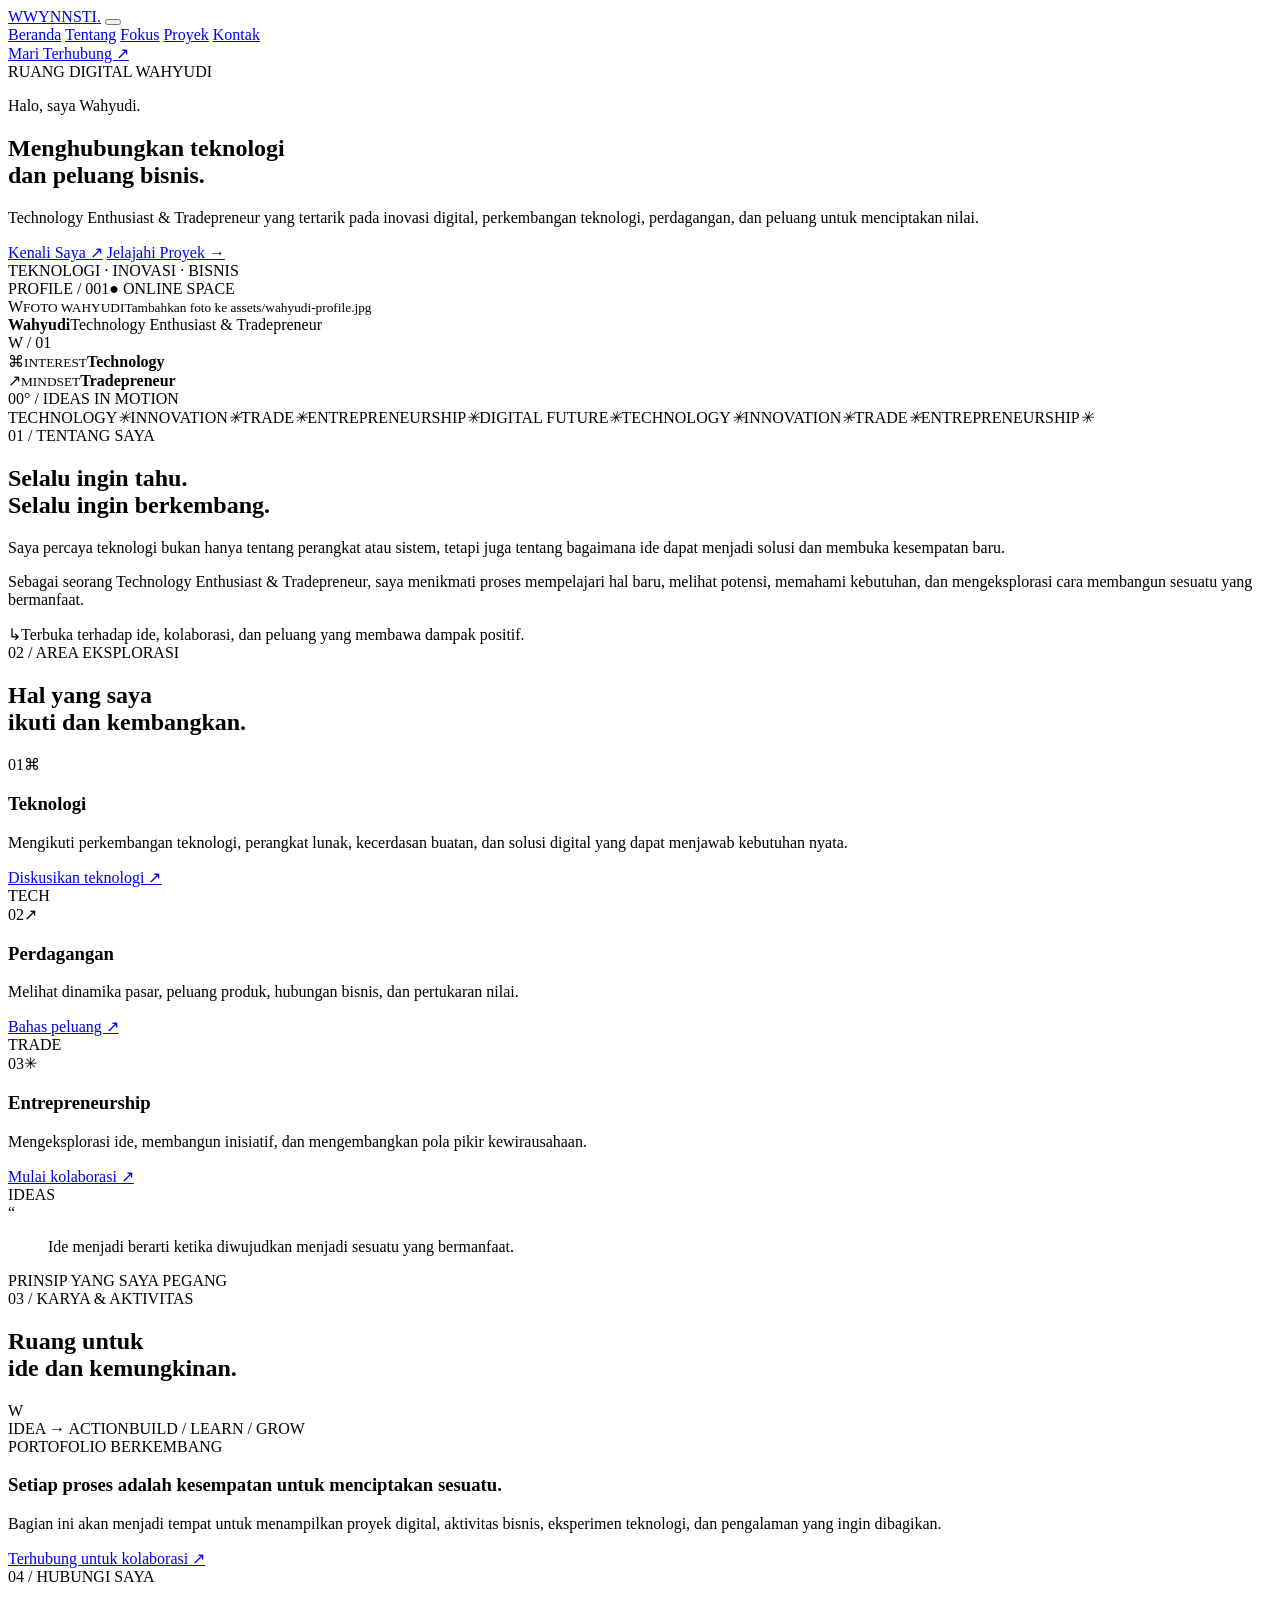
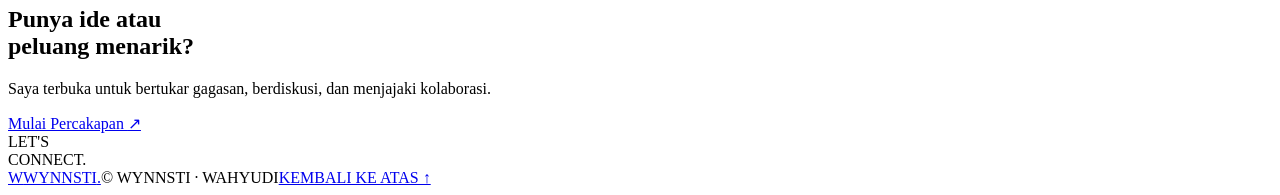
==== index.html @ 7649dd57 "Build Wynnsti personal branding website" ====
<!doctype html>
<html lang="id">
<head>
  <meta charset="utf-8">
  <meta name="viewport" content="width=device-width, initial-scale=1">
  <meta name="theme-color" content="#10131b">
  <meta name="description" content="Wynnsti — Wahyudi, Technology Enthusiast & Tradepreneur. Menjelajahi teknologi, membangun peluang, dan menciptakan nilai bisnis.">
  <title>Wynnsti — Wahyudi | Technology Enthusiast & Tradepreneur</title>
  <link rel="preconnect" href="https://fonts.googleapis.com">
  <link rel="preconnect" href="https://fonts.gstatic.com" crossorigin>
  <link href="https://fonts.googleapis.com/css2?family=Roboto:wght@400;500;600;700;800&family=Space+Mono:wght@400;700&display=swap" rel="stylesheet">
  <link rel="stylesheet" href="styles.css">
  <script src="script.js" defer></script>
</head>
<body>
  <div class="ambient ambient-one" aria-hidden="true"></div>
  <div class="ambient ambient-two" aria-hidden="true"></div>
  <header class="site-header">
    <a class="brand" href="#home" aria-label="Wynnsti beranda"><span class="brand-mark">W</span><span>WYNNSTI<span class="brand-dot">.</span></span></a>
    <button class="menu-toggle" type="button" aria-label="Buka navigasi" aria-expanded="false"><span></span><span></span></button>
    <nav class="main-nav" aria-label="Navigasi utama">
      <a class="nav-link active" href="#home">Beranda</a>
      <a class="nav-link" href="#tentang">Tentang</a>
      <a class="nav-link" href="#minat">Fokus</a>
      <a class="nav-link" href="#proyek">Proyek</a>
      <a class="nav-link" href="#kontak">Kontak</a>
    </nav>
    <a class="header-cta" href="#kontak">Mari Terhubung <span aria-hidden="true">↗</span></a>
  </header>

  <main>
    <section class="hero section-shell" id="home">
      <div class="hero-copy">
        <div class="eyebrow"><span class="status-dot"></span> RUANG DIGITAL WAHYUDI</div>
        <p class="hero-kicker">Halo, saya Wahyudi.</p>
        <h1>Menghubungkan <span class="gradient-text">teknologi</span><br>dan peluang bisnis.</h1>
        <p class="hero-description">Technology Enthusiast &amp; Tradepreneur yang tertarik pada inovasi digital, perkembangan teknologi, perdagangan, dan peluang untuk menciptakan nilai.</p>
        <div class="hero-actions">
          <a class="button button-primary" href="#tentang">Kenali Saya <span aria-hidden="true">↗</span></a>
          <a class="button button-quiet" href="#proyek">Jelajahi Proyek <span aria-hidden="true">→</span></a>
        </div>
        <div class="hero-meta"><span class="meta-line"></span><span>TEKNOLOGI · INOVASI · BISNIS</span></div>
      </div>
      <div class="hero-visual">
        <div class="orbit orbit-a"></div><div class="orbit orbit-b"></div>
        <div class="portrait-card">
          <div class="portrait-top"><span>PROFILE / 001</span><span class="live-indicator">● ONLINE SPACE</span></div>
          <div class="portrait-frame">
            <img src="assets/wahyudi-profile.jpg" alt="Foto profil Wahyudi" onerror="this.style.display='none'; this.nextElementSibling.hidden=false">
            <div class="portrait-fallback" hidden><span>W</span><small>FOTO WAHYUDI</small><small class="upload-note">Tambahkan foto ke assets/wahyudi-profile.jpg</small></div>
          </div>
          <div class="portrait-caption"><div><strong>Wahyudi</strong><span>Technology Enthusiast &amp; Tradepreneur</span></div><span class="portrait-index">W / 01</span></div>
        </div>
        <div class="float-chip chip-tech"><span class="chip-icon">⌘</span><span><small>INTEREST</small><b>Technology</b></span></div>
        <div class="float-chip chip-trade"><span class="chip-icon">↗</span><span><small>MINDSET</small><b>Tradepreneur</b></span></div>
        <div class="visual-coordinate">00° / IDEAS IN MOTION</div>
      </div>
    </section>

    <section class="ticker" aria-label="Bidang ketertarikan"><div class="ticker-track"><span>TECHNOLOGY</span><i>✳</i><span>INNOVATION</span><i>✳</i><span>TRADE</span><i>✳</i><span>ENTREPRENEURSHIP</span><i>✳</i><span>DIGITAL FUTURE</span><i>✳</i><span>TECHNOLOGY</span><i>✳</i><span>INNOVATION</span><i>✳</i><span>TRADE</span><i>✳</i><span>ENTREPRENEURSHIP</span><i>✳</i></div></section>

    <section class="content-section section-shell about-section" id="tentang">
      <div class="section-heading"><div class="eyebrow">01 / TENTANG SAYA</div><h2>Selalu ingin tahu.<br><span class="muted-heading">Selalu ingin berkembang.</span></h2></div>
      <div class="about-content"><p class="lead">Saya percaya teknologi bukan hanya tentang perangkat atau sistem, tetapi juga tentang bagaimana ide dapat menjadi solusi dan membuka kesempatan baru.</p><p>Sebagai seorang Technology Enthusiast &amp; Tradepreneur, saya menikmati proses mempelajari hal baru, melihat potensi, memahami kebutuhan, dan mengeksplorasi cara membangun sesuatu yang bermanfaat.</p><div class="about-note"><span class="note-symbol">↳</span><span>Terbuka terhadap ide, kolaborasi, dan peluang yang membawa dampak positif.</span></div></div>
    </section>

    <section class="content-section section-shell focus-section" id="minat">
      <div class="section-heading"><div class="eyebrow">02 / AREA EKSPLORASI</div><h2>Hal yang saya<br><span class="muted-heading">ikuti dan kembangkan.</span></h2></div>
      <div class="focus-grid">
        <article class="focus-card focus-card-main"><div class="card-top"><span class="card-number">01</span><span class="card-icon">⌘</span></div><div><h3>Teknologi</h3><p>Mengikuti perkembangan teknologi, perangkat lunak, kecerdasan buatan, dan solusi digital yang dapat menjawab kebutuhan nyata.</p><a href="#kontak" class="text-link">Diskusikan teknologi <span>↗</span></a></div><div class="card-watermark">TECH</div></article>
        <article class="focus-card"><div class="card-top"><span class="card-number">02</span><span class="card-icon">↗</span></div><div><h3>Perdagangan</h3><p>Melihat dinamika pasar, peluang produk, hubungan bisnis, dan pertukaran nilai.</p><a href="#kontak" class="text-link">Bahas peluang <span>↗</span></a></div><div class="card-watermark">TRADE</div></article>
        <article class="focus-card"><div class="card-top"><span class="card-number">03</span><span class="card-icon">✳</span></div><div><h3>Entrepreneurship</h3><p>Mengeksplorasi ide, membangun inisiatif, dan mengembangkan pola pikir kewirausahaan.</p><a href="#kontak" class="text-link">Mulai kolaborasi <span>↗</span></a></div><div class="card-watermark">IDEAS</div></article>
      </div>
    </section>

    <section class="quote-section section-shell"><div class="quote-mark">“</div><blockquote>Ide menjadi berarti ketika <span>diwujudkan</span> menjadi sesuatu yang bermanfaat.</blockquote><div class="quote-footer"><span>PRINSIP YANG SAYA PEGANG</span><span class="quote-line"></span></div></section>

    <section class="content-section section-shell projects-section" id="proyek">
      <div class="section-heading"><div class="eyebrow">03 / KARYA &amp; AKTIVITAS</div><h2>Ruang untuk<br><span class="muted-heading">ide dan kemungkinan.</span></h2></div>
      <div class="project-panel"><div class="project-graphic"><div class="graphic-grid"></div><div class="graphic-core"><span>W</span></div><div class="graphic-ring ring-one"></div><div class="graphic-ring ring-two"></div><span class="graphic-label label-top">IDEA → ACTION</span><span class="graphic-label label-bottom">BUILD / LEARN / GROW</span></div><div class="project-copy"><span class="project-status"><i></i> PORTOFOLIO BERKEMBANG</span><h3>Setiap proses adalah kesempatan untuk menciptakan sesuatu.</h3><p>Bagian ini akan menjadi tempat untuk menampilkan proyek digital, aktivitas bisnis, eksperimen teknologi, dan pengalaman yang ingin dibagikan.</p><a class="button button-outline" href="#kontak">Terhubung untuk kolaborasi <span>↗</span></a></div></div>
    </section>

    <section class="contact-section section-shell" id="kontak"><div class="contact-panel"><div><div class="eyebrow">04 / HUBUNGI SAYA</div><h2>Punya ide atau<br><span class="gradient-text">peluang menarik?</span></h2><p>Saya terbuka untuk bertukar gagasan, berdiskusi, dan menjajaki kolaborasi.</p></div><a class="button button-primary contact-button" href="mailto:hello@wynnsti.com?subject=Salam%20dan%20Kolaborasi">Mulai Percakapan <span>↗</span></a><div class="contact-decoration">LET'S<br>CONNECT.</div></div></section>
  </main>

  <footer class="site-footer section-shell"><a class="brand" href="#home"><span class="brand-mark">W</span><span>WYNNSTI<span class="brand-dot">.</span></span></a><span>© <span id="year"></span> WYNNSTI · WAHYUDI</span><a href="#home" class="back-top">KEMBALI KE ATAS ↑</a></footer>
</body>
</html>
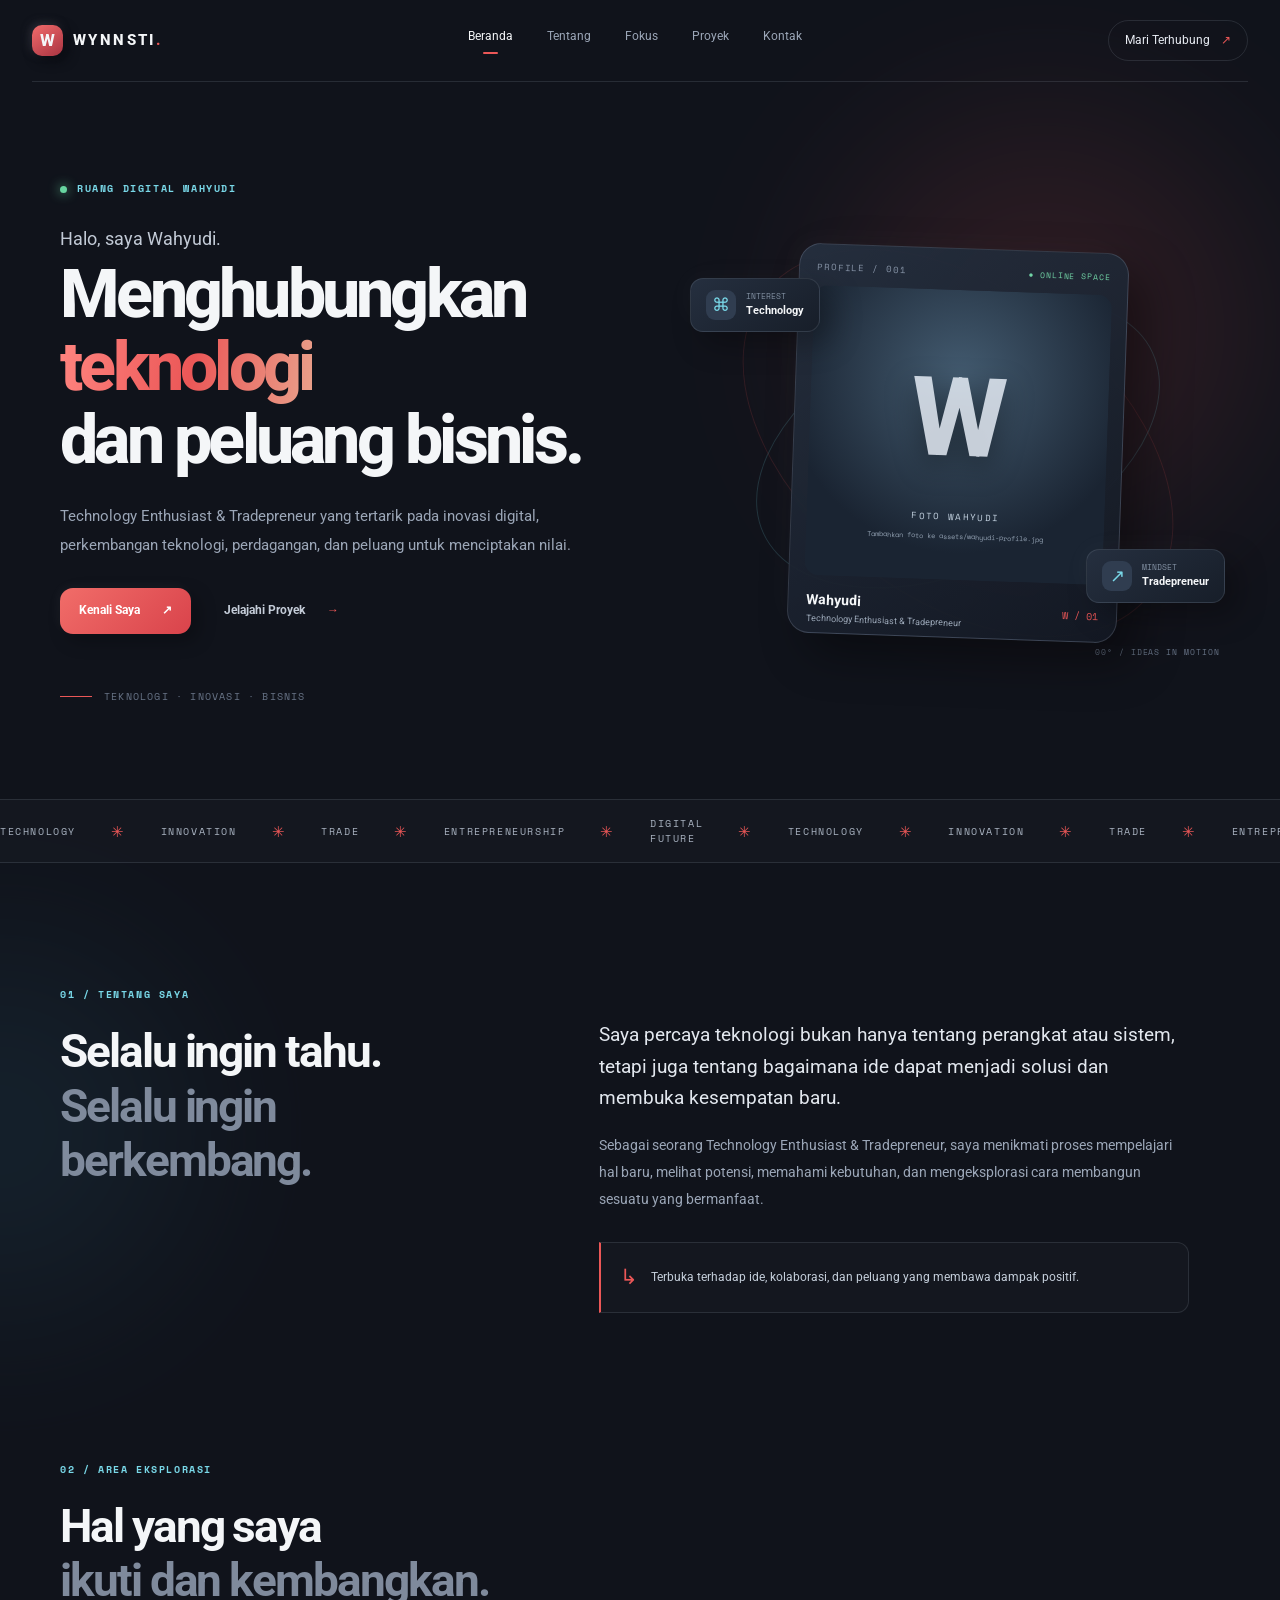
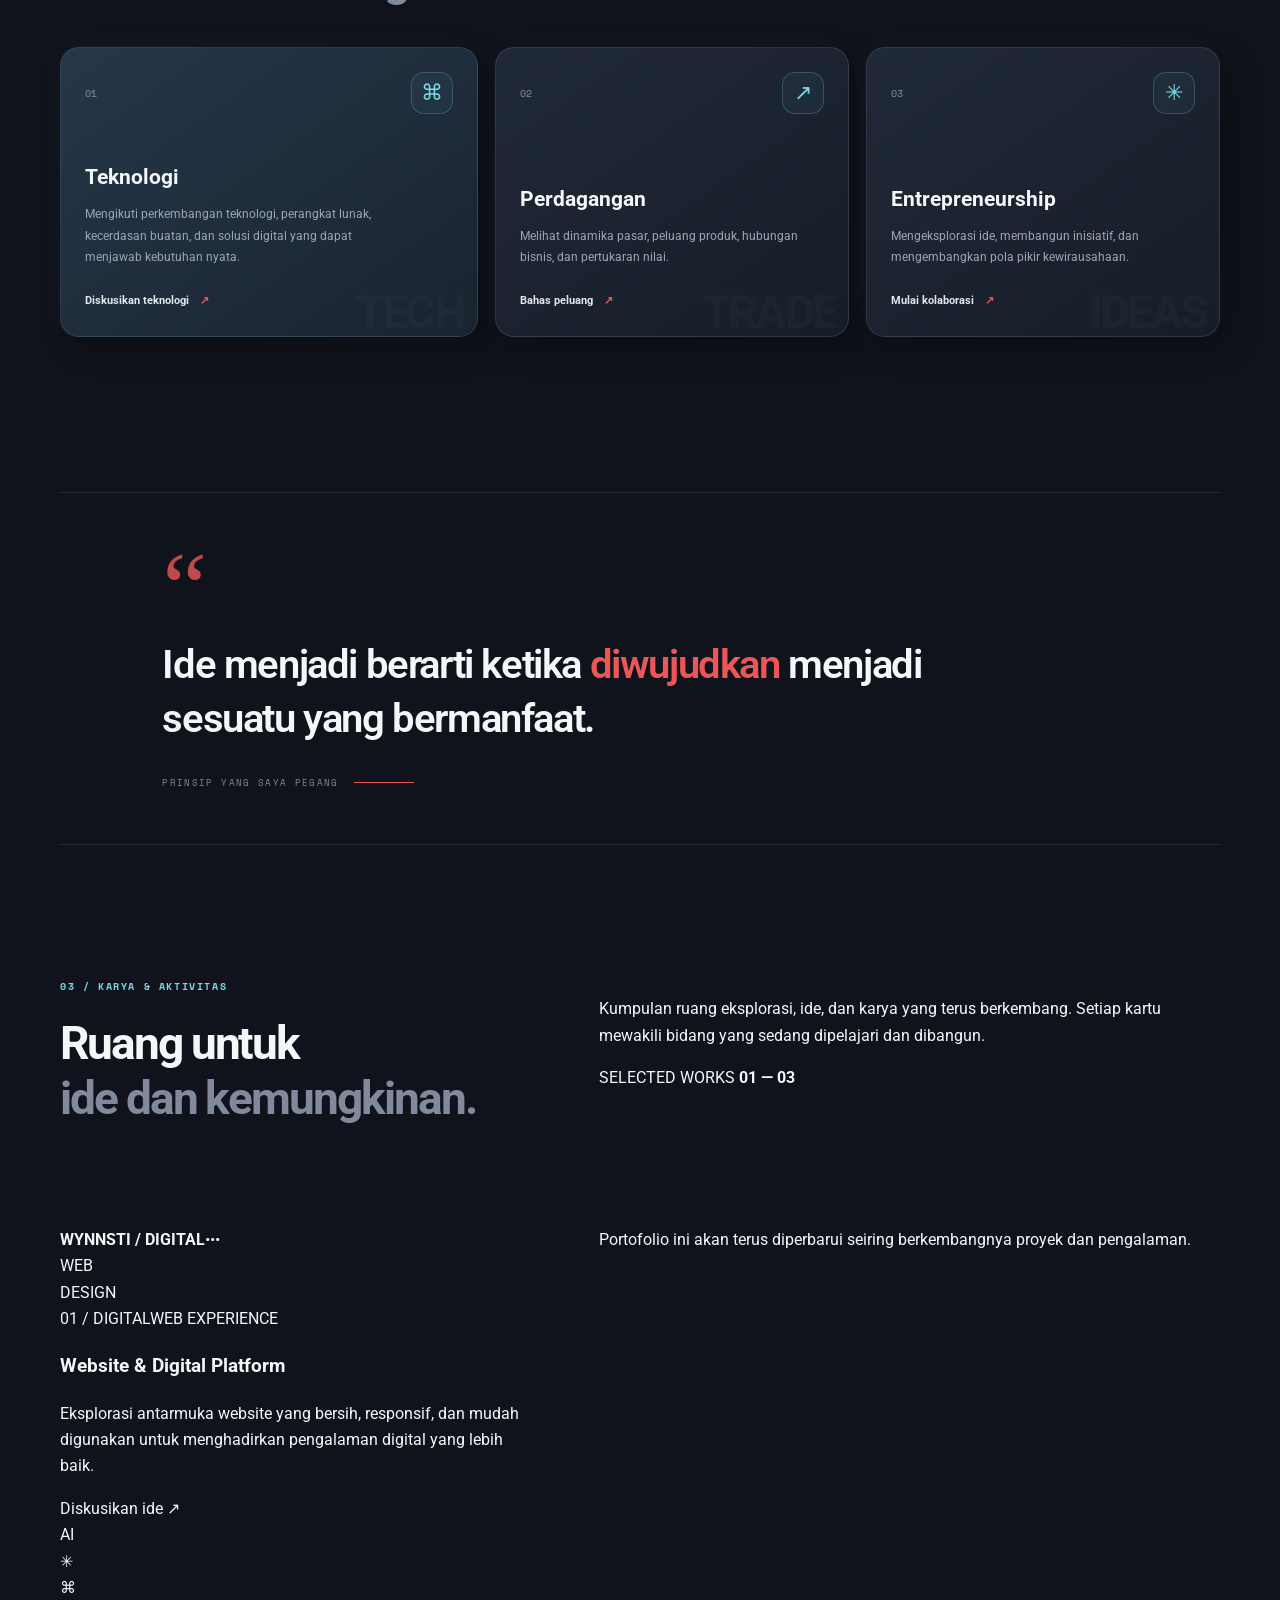
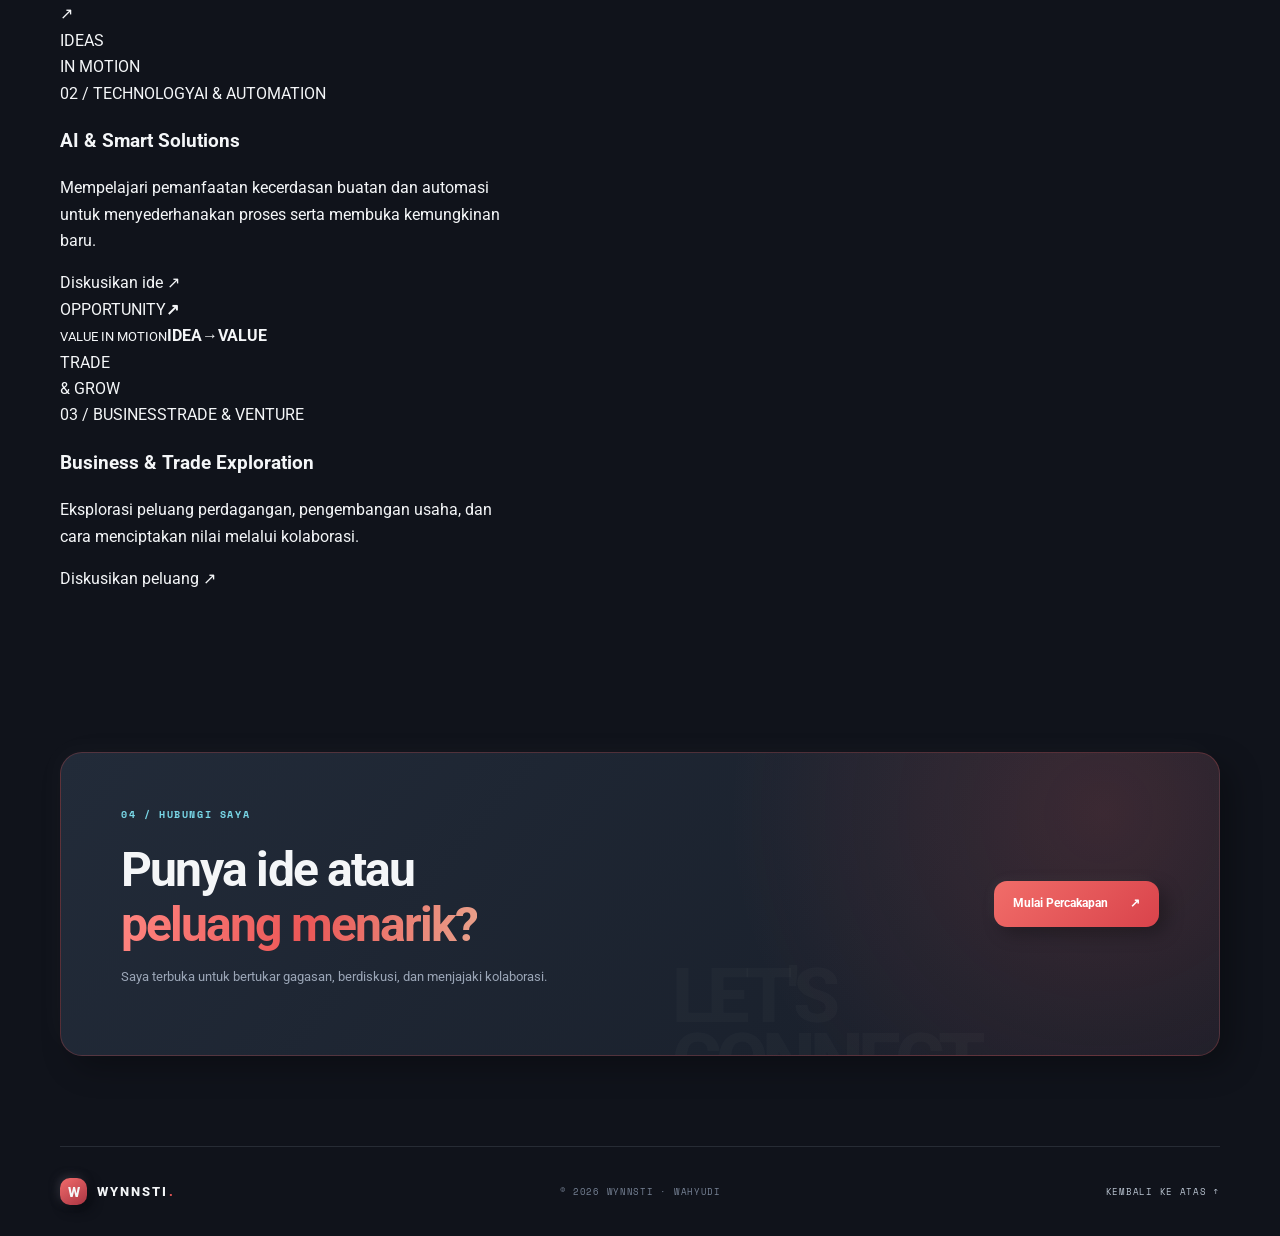
==== commit 18d51514: "Refresh Wynnsti portfolio with bright clean design" ====
--- a/index.html
+++ b/index.html
@@ -3,7 +3,7 @@
 <head>
   <meta charset="utf-8">
   <meta name="viewport" content="width=device-width, initial-scale=1">
-  <meta name="theme-color" content="#10131b">
+  <meta name="theme-color" content="#f7f9fc">
   <meta name="description" content="Wynnsti — Wahyudi, Technology Enthusiast & Tradepreneur. Menjelajahi teknologi, membangun peluang, dan menciptakan nilai bisnis.">
   <title>Wynnsti — Wahyudi | Technology Enthusiast & Tradepreneur</title>
   <link rel="preconnect" href="https://fonts.googleapis.com">
@@ -77,7 +77,22 @@
 
     <section class="content-section section-shell projects-section" id="proyek">
       <div class="section-heading"><div class="eyebrow">03 / KARYA &amp; AKTIVITAS</div><h2>Ruang untuk<br><span class="muted-heading">ide dan kemungkinan.</span></h2></div>
-      <div class="project-panel"><div class="project-graphic"><div class="graphic-grid"></div><div class="graphic-core"><span>W</span></div><div class="graphic-ring ring-one"></div><div class="graphic-ring ring-two"></div><span class="graphic-label label-top">IDEA → ACTION</span><span class="graphic-label label-bottom">BUILD / LEARN / GROW</span></div><div class="project-copy"><span class="project-status"><i></i> PORTOFOLIO BERKEMBANG</span><h3>Setiap proses adalah kesempatan untuk menciptakan sesuatu.</h3><p>Bagian ini akan menjadi tempat untuk menampilkan proyek digital, aktivitas bisnis, eksperimen teknologi, dan pengalaman yang ingin dibagikan.</p><a class="button button-outline" href="#kontak">Terhubung untuk kolaborasi <span>↗</span></a></div></div>
+      <div class="portfolio-intro"><p>Kumpulan ruang eksplorasi, ide, dan karya yang terus berkembang. Setiap kartu mewakili bidang yang sedang dipelajari dan dibangun.</p><span class="portfolio-count">SELECTED WORKS <b>01 — 03</b></span></div>
+      <div class="portfolio-grid">
+        <article class="portfolio-card portfolio-card-web">
+          <div class="portfolio-visual visual-web"><div class="floating-window window-back"><span></span><span></span><span></span><i></i></div><div class="floating-window window-front"><div class="window-bar"><b>WYNNSTI / DIGITAL</b><span>•••</span></div><div class="window-content"><div class="window-copy"><i></i><i></i><i></i></div><div class="window-orb"></div></div><div class="window-footer"><span></span><span></span></div></div><span class="visual-sticker sticker-web">WEB<br>DESIGN</span></div>
+          <div class="portfolio-card-body"><div class="portfolio-card-meta"><span>01 / DIGITAL</span><span class="portfolio-tag">WEB EXPERIENCE</span></div><h3>Website &amp; Digital Platform</h3><p>Eksplorasi antarmuka website yang bersih, responsif, dan mudah digunakan untuk menghadirkan pengalaman digital yang lebih baik.</p><a class="portfolio-link" href="#kontak">Diskusikan ide <span>↗</span></a></div>
+        </article>
+        <article class="portfolio-card portfolio-card-ai">
+          <div class="portfolio-visual visual-ai"><div class="ai-orbit orbit-one"></div><div class="ai-orbit orbit-two"></div><div class="ai-core">AI</div><div class="ai-node node-one">✳</div><div class="ai-node node-two">⌘</div><div class="ai-node node-three">↗</div><span class="visual-sticker sticker-ai">IDEAS<br>IN MOTION</span></div>
+          <div class="portfolio-card-body"><div class="portfolio-card-meta"><span>02 / TECHNOLOGY</span><span class="portfolio-tag">AI &amp; AUTOMATION</span></div><h3>AI &amp; Smart Solutions</h3><p>Mempelajari pemanfaatan kecerdasan buatan dan automasi untuk menyederhanakan proses serta membuka kemungkinan baru.</p><a class="portfolio-link" href="#kontak">Diskusikan ide <span>↗</span></a></div>
+        </article>
+        <article class="portfolio-card portfolio-card-trade">
+          <div class="portfolio-visual visual-trade"><div class="trade-card trade-back"><span>OPPORTUNITY</span><b>↗</b></div><div class="trade-card trade-front"><small>VALUE IN MOTION</small><strong>IDEA<span>→</span>VALUE</strong><i></i><div class="trade-bars"><b></b><b></b><b></b><b></b><b></b></div></div><span class="visual-sticker sticker-trade">TRADE<br>&amp; GROW</span></div>
+          <div class="portfolio-card-body"><div class="portfolio-card-meta"><span>03 / BUSINESS</span><span class="portfolio-tag">TRADE &amp; VENTURE</span></div><h3>Business &amp; Trade Exploration</h3><p>Eksplorasi peluang perdagangan, pengembangan usaha, dan cara menciptakan nilai melalui kolaborasi.</p><a class="portfolio-link" href="#kontak">Diskusikan peluang <span>↗</span></a></div>
+        </article>
+      </div>
+      <div class="portfolio-footnote"><span class="footnote-dot"></span> Portofolio ini akan terus diperbarui seiring berkembangnya proyek dan pengalaman.</div>
     </section>
 
     <section class="contact-section section-shell" id="kontak"><div class="contact-panel"><div><div class="eyebrow">04 / HUBUNGI SAYA</div><h2>Punya ide atau<br><span class="gradient-text">peluang menarik?</span></h2><p>Saya terbuka untuk bertukar gagasan, berdiskusi, dan menjajaki kolaborasi.</p></div><a class="button button-primary contact-button" href="mailto:hello@wynnsti.com?subject=Salam%20dan%20Kolaborasi">Mulai Percakapan <span>↗</span></a><div class="contact-decoration">LET'S<br>CONNECT.</div></div></section>
--- a/styles.css
+++ b/styles.css
@@ -0,0 +1,14 @@
+:root{--bg:#10131b;--bg-soft:#151a24;--panel:#1a202c;--panel-hi:#202837;--text:#f4f6f8;--muted:#9ba6b7;--line:rgba(190,205,225,.13);--accent:#eb5757;--cyan:#79d8e8;--radius:22px;--shadow:12px 12px 30px rgba(0,0,0,.28),-8px -8px 26px rgba(255,255,255,.025);font-family:Roboto,Arial,sans-serif;color-scheme:dark}
+*{box-sizing:border-box}html{scroll-behavior:smooth;scroll-padding-top:90px}body{margin:0;background:var(--bg);color:var(--text);font-family:Roboto,Arial,sans-serif;overflow-x:hidden;line-height:1.65}a{color:inherit;text-decoration:none}button{font:inherit}.ambient{position:absolute;pointer-events:none;filter:blur(90px);opacity:.13;border-radius:50%;z-index:-1}.ambient-one{width:420px;height:420px;background:#eb5757;top:120px;right:2%}.ambient-two{width:360px;height:360px;background:#397e9d;top:950px;left:-180px}.section-shell{width:min(1160px,calc(100% - 64px));margin-inline:auto}.site-header{height:82px;width:min(1280px,calc(100% - 64px));margin:auto;display:flex;align-items:center;justify-content:space-between;border-bottom:1px solid var(--line);position:relative;z-index:20}.brand{display:inline-flex;align-items:center;gap:10px;font-size:15px;font-weight:800;letter-spacing:.16em}.brand-mark{width:31px;height:31px;border-radius:10px;display:grid;place-items:center;background:linear-gradient(145deg,#f16b6b,#a93442);box-shadow:4px 4px 12px #080a10,-2px -2px 9px #30313b;font-size:17px;letter-spacing:0}.brand-dot{color:var(--accent)}.main-nav{display:flex;gap:34px}.nav-link{font-size:12px;color:var(--muted);transition:color .2s}.nav-link:hover,.nav-link.active{color:var(--text)}.nav-link.active:after{content:"";display:block;height:2px;width:15px;background:var(--accent);margin:5px auto 0;border-radius:4px}.header-cta{font-size:12px;border:1px solid var(--line);border-radius:30px;padding:10px 16px;color:#e7ebf2}.header-cta span{color:var(--accent);margin-left:8px}.menu-toggle{display:none}
+.hero{min-height:660px;padding:100px 0 95px;display:grid;grid-template-columns:1.05fr .95fr;align-items:center;gap:55px}.eyebrow{font:700 10px/1.4 "Space Mono",monospace;letter-spacing:.16em;color:var(--cyan);display:flex;align-items:center;gap:10px}.status-dot,.live-indicator i{width:7px;height:7px;border-radius:50%;background:#68d5a0;box-shadow:0 0 12px #68d5a0}.hero-kicker{margin:28px 0 4px;color:#c2cad6;font-size:18px}.hero h1{font-size:clamp(42px,5.3vw,68px);letter-spacing:-.055em;line-height:1.08;margin:0;font-weight:800}.gradient-text{background:linear-gradient(100deg,#ff8580 0%,#eb5757 52%,#e9a18b 100%);-webkit-background-clip:text;background-clip:text;color:transparent}.hero-description{max-width:520px;color:var(--muted);font-size:15px;line-height:1.9;margin:25px 0 29px}.hero-actions{display:flex;align-items:center;gap:14px;flex-wrap:wrap}.button{display:inline-flex;align-items:center;justify-content:center;gap:22px;padding:13px 19px;border-radius:13px;font-size:12px;font-weight:700;transition:transform .2s,box-shadow .2s,background .2s}.button:hover{transform:translateY(-3px)}.button-primary{background:linear-gradient(135deg,#f16d69,#d9434b);color:white;box-shadow:7px 7px 18px rgba(0,0,0,.28),-3px -3px 12px rgba(255,255,255,.04)}.button-primary:hover{box-shadow:0 10px 28px rgba(235,87,87,.22)}.button-quiet{color:#c4ccd8}.button-quiet span,.button-outline span{color:var(--accent)}.hero-meta{display:flex;align-items:center;gap:12px;margin-top:55px;color:#687487;font:10px "Space Mono",monospace;letter-spacing:.12em}.meta-line{width:32px;height:1px;background:var(--accent)}
+.hero-visual{height:440px;position:relative;display:grid;place-items:center}.portrait-card{width:min(330px,75%);height:390px;padding:15px;border:1px solid rgba(199,215,235,.17);border-radius:22px;background:linear-gradient(145deg,rgba(37,47,63,.95),rgba(20,25,35,.96));box-shadow:20px 20px 45px rgba(0,0,0,.38),-8px -8px 28px rgba(255,255,255,.025);position:relative;z-index:2;transform:rotate(2deg)}.portrait-top,.portrait-caption{display:flex;justify-content:space-between;align-items:center}.portrait-top{font:9px "Space Mono",monospace;color:#8794a7;letter-spacing:.1em;padding:1px 2px 12px}.live-indicator{color:#72d5a7;font-size:8px}.portrait-frame{height:290px;border-radius:14px;overflow:hidden;background:radial-gradient(circle at 50% 32%,#52677b,#273447 43%,#171e2a 80%);position:relative;display:grid;place-items:center}.portrait-frame img{width:100%;height:100%;object-fit:cover;object-position:center}.portrait-fallback{width:100%;height:100%;display:flex;align-items:center;justify-content:center;flex-direction:column;background:radial-gradient(circle at 50% 30%,#435b70,#1a2432 70%)}.portrait-fallback>span{font-size:110px;font-weight:800;color:rgba(240,246,255,.8);text-shadow:0 10px 30px rgba(0,0,0,.4)}.portrait-fallback small{font:9px "Space Mono",monospace;letter-spacing:.15em;color:#c4d3e1}.portrait-fallback .upload-note{margin-top:8px;color:#92a1b2;font-size:7px;letter-spacing:0}.portrait-caption{padding:13px 3px 0}.portrait-caption div{display:flex;flex-direction:column}.portrait-caption strong{font-size:14px}.portrait-caption div span{font-size:9px;color:#9ba7b7}.portrait-index{font:10px "Space Mono",monospace;color:var(--accent)}.orbit{position:absolute;border:1px solid rgba(121,216,232,.17);border-radius:50%;transform:rotate(-25deg)}.orbit-a{width:430px;height:250px}.orbit-b{width:490px;height:310px;transform:rotate(38deg);border-color:rgba(235,87,87,.14)}.float-chip{position:absolute;z-index:3;display:flex;align-items:center;gap:10px;padding:11px 15px;background:linear-gradient(145deg,#252f3f,#171e29);border:1px solid var(--line);border-radius:13px;box-shadow:var(--shadow)}.chip-tech{top:55px;left:-5px}.chip-trade{right:-5px;bottom:60px}.chip-icon{width:30px;height:30px;border-radius:9px;display:grid;place-items:center;background:#303d50;color:var(--cyan);font-size:18px}.float-chip span:last-child{display:flex;flex-direction:column}.float-chip small{font:8px "Space Mono",monospace;color:#8290a2}.float-chip b{font-size:11px}.visual-coordinate{position:absolute;right:0;bottom:5px;color:#677386;font:8px "Space Mono",monospace;letter-spacing:.12em}
+.ticker{overflow:hidden;border-block:1px solid var(--line);background:rgba(255,255,255,.015);padding:16px 0}.ticker-track{display:flex;align-items:center;justify-content:space-around;gap:35px;min-width:900px;color:#a9b3c1;font:10px "Space Mono",monospace;letter-spacing:.16em}.ticker i{font-style:normal;color:var(--accent);font-size:15px}
+.content-section{padding-top:125px;padding-bottom:35px;display:grid;grid-template-columns:.85fr 1.15fr;gap:80px}.section-heading h2{font-size:clamp(32px,4vw,46px);line-height:1.18;letter-spacing:-.045em;margin:22px 0;font-weight:700}.muted-heading{color:#7f8a9c}.about-content{padding-top:31px;max-width:590px}.about-content p{color:var(--muted);font-size:14px;line-height:1.9}.about-content .lead{font-size:19px;color:#e2e7ee;line-height:1.65;margin-top:0}.about-note{margin-top:30px;padding:17px 19px;border:1px solid var(--line);border-left:2px solid var(--accent);border-radius:0 12px 12px 0;color:#c5cfdb;font-size:12px;display:flex;gap:13px;align-items:center;background:rgba(255,255,255,.018)}.note-symbol{font-size:21px;color:var(--accent)}
+.focus-section{display:block;padding-top:115px}.focus-section .section-heading{max-width:700px}.focus-grid{display:grid;grid-template-columns:1.18fr 1fr 1fr;gap:17px;margin-top:40px}.focus-card{min-height:290px;position:relative;overflow:hidden;padding:24px;border:1px solid var(--line);border-radius:19px;background:linear-gradient(145deg,#202938,#171d28);box-shadow:var(--shadow);display:flex;flex-direction:column;justify-content:space-between;transition:transform .25s,border-color .25s}.focus-card:hover{transform:translateY(-5px);border-color:rgba(235,87,87,.4)}.focus-card-main{background:linear-gradient(145deg,#263749,#192330)}.card-top{display:flex;justify-content:space-between;align-items:center}.card-number{font:10px "Space Mono",monospace;color:#8290a2}.card-icon{width:42px;height:42px;border:1px solid rgba(121,216,232,.23);border-radius:13px;display:grid;place-items:center;color:var(--cyan);font-size:22px;background:rgba(121,216,232,.05)}.focus-card h3{font-size:21px;margin:0 0 9px}.focus-card p{font-size:12px;color:var(--muted);line-height:1.8;margin:0 0 17px;max-width:290px}.text-link{font-size:11px;font-weight:700;color:#e1e7ef}.text-link span{color:var(--accent);margin-left:8px}.card-watermark{position:absolute;right:13px;bottom:-14px;font-size:47px;font-weight:800;letter-spacing:-.06em;color:rgba(255,255,255,.025);pointer-events:none}
+.quote-section{margin-top:120px;margin-bottom:35px;padding:55px 8%;border-block:1px solid var(--line);position:relative}.quote-mark{font:100px Georgia,serif;line-height:.8;color:var(--accent);opacity:.8}.quote-section blockquote{font-size:clamp(25px,3.5vw,40px);font-weight:600;line-height:1.35;letter-spacing:-.035em;max-width:780px;margin:10px 0 30px}.quote-section blockquote span{color:var(--accent)}.quote-footer{display:flex;align-items:center;gap:15px;color:#7d899a;font:9px "Space Mono",monospace;letter-spacing:.15em}.quote-line{height:1px;width:60px;background:var(--accent)}
+.projects-section{padding-top:100px}.project-panel{grid-column:1/-1;margin-top:5px;display:grid;grid-template-columns:1fr 1fr;min-height:340px;border:1px solid var(--line);border-radius:22px;overflow:hidden;background:linear-gradient(120deg,#1c2634,#171d28);box-shadow:var(--shadow)}.project-graphic{position:relative;min-height:340px;overflow:hidden;background:radial-gradient(circle at 50% 50%,rgba(58,105,128,.28),transparent 55%),#141c28;display:grid;place-items:center}.graphic-grid{position:absolute;inset:0;background-image:linear-gradient(rgba(121,216,232,.07) 1px,transparent 1px),linear-gradient(90deg,rgba(121,216,232,.07) 1px,transparent 1px);background-size:28px 28px;mask-image:linear-gradient(90deg,transparent,#000 30%,#000 70%,transparent)}.graphic-core{width:105px;height:105px;border-radius:28px;display:grid;place-items:center;background:linear-gradient(145deg,#ed7772,#a73544);box-shadow:12px 12px 28px rgba(0,0,0,.35),-4px -4px 16px rgba(255,255,255,.06);z-index:2;font-size:54px;font-weight:800}.graphic-ring{position:absolute;border:1px solid rgba(121,216,232,.35);border-radius:50%;width:220px;height:220px}.ring-two{width:300px;height:300px;border-color:rgba(235,87,87,.3)}.graphic-label{position:absolute;font:8px "Space Mono",monospace;color:#90a1b3;letter-spacing:.15em}.label-top{top:25px;left:25px}.label-bottom{bottom:25px;right:25px}.project-copy{padding:48px;align-self:center}.project-status{font:9px "Space Mono",monospace;color:#72d5a7;letter-spacing:.1em}.project-status i{display:inline-block;width:6px;height:6px;border-radius:50%;background:#72d5a7;margin-right:7px}.project-copy h3{font-size:26px;line-height:1.3;letter-spacing:-.03em;margin:20px 0 13px}.project-copy p{font-size:12px;color:var(--muted);line-height:1.9;margin-bottom:24px}.button-outline{border:1px solid rgba(190,205,225,.22);color:#e4eaf2}
+.contact-section{padding-top:125px;padding-bottom:90px}.contact-panel{position:relative;overflow:hidden;padding:55px 60px;border:1px solid rgba(235,87,87,.25);border-radius:22px;background:radial-gradient(circle at 90% 20%,rgba(235,87,87,.16),transparent 35%),linear-gradient(130deg,#222b39,#171d28);display:flex;align-items:center;justify-content:space-between;gap:30px;box-shadow:var(--shadow)}.contact-panel h2{font-size:clamp(34px,4vw,48px);line-height:1.15;letter-spacing:-.04em;margin:20px 0 12px}.contact-panel p{color:var(--muted);font-size:13px;max-width:460px}.contact-button{white-space:nowrap;z-index:1}.contact-decoration{position:absolute;right:20%;bottom:-38px;font-size:76px;line-height:.85;font-weight:800;letter-spacing:-.08em;color:rgba(255,255,255,.025);pointer-events:none}
+.site-footer{height:90px;border-top:1px solid var(--line);display:flex;align-items:center;justify-content:space-between;color:#778396;font:9px "Space Mono",monospace;letter-spacing:.08em}.site-footer .brand{color:var(--text);font:800 13px Roboto,sans-serif}.site-footer .brand-mark{width:27px;height:27px;font-size:14px}.back-top{color:#b8c2cf}.back-top:hover{color:var(--accent)}
+@media(max-width:900px){.main-nav{gap:18px}.hero{gap:20px}.hero h1{font-size:52px}.float-chip{transform:scale(.9)}.chip-tech{left:-12px}.chip-trade{right:-15px}.content-section{gap:40px}.focus-grid{grid-template-columns:1fr 1fr}.focus-card-main{grid-column:1/-1;min-height:245px}.contact-panel{padding:45px 38px}}
+@media(max-width:680px){.section-shell,.site-header{width:calc(100% - 40px)}.site-header{height:70px}.header-cta{display:none}.menu-toggle{display:flex;width:40px;height:40px;border:1px solid var(--line);border-radius:11px;background:var(--panel);align-items:center;justify-content:center;flex-direction:column;gap:5px}.menu-toggle span{width:16px;height:1px;background:#e9edf3}.main-nav{display:none;position:absolute;top:62px;left:0;right:0;padding:18px;background:#1a202c;border:1px solid var(--line);border-radius:15px;box-shadow:var(--shadow);flex-direction:column;gap:17px}.main-nav.open{display:flex}.nav-link.active:after{display:none}.hero{padding:70px 0 65px;grid-template-columns:1fr;gap:25px}.hero-copy{order:1}.hero-visual{order:2;height:410px;margin-top:5px}.hero h1{font-size:clamp(39px,11vw,55px)}.hero-kicker{font-size:16px;margin-top:22px}.hero-description{font-size:13px}.hero-meta{margin-top:35px}.portrait-card{height:365px;width:275px}.portrait-frame{height:265px}.orbit-a{width:340px;height:220px}.orbit-b{width:370px;height:270px}.chip-tech{left:0;top:43px}.chip-trade{right:0;bottom:50px}.float-chip{padding:9px 11px}.visual-coordinate{right:4px}.ticker-track{justify-content:flex-start;gap:26px}.content-section{padding-top:85px;grid-template-columns:1fr;gap:18px}.about-content{padding-top:0}.about-content .lead{font-size:17px}.focus-section{padding-top:85px}.focus-grid{grid-template-columns:1fr}.focus-card,.focus-card-main{grid-column:auto;min-height:235px}.quote-section{margin-top:80px;padding:40px 10px}.quote-section blockquote{font-size:27px}.projects-section{padding-top:80px}.project-panel{grid-template-columns:1fr}.project-graphic{min-height:260px}.project-copy{padding:30px 25px}.project-copy h3{font-size:23px}.contact-section{padding-top:85px;padding-bottom:60px}.contact-panel{padding:35px 25px;align-items:flex-start;flex-direction:column}.contact-panel h2{font-size:37px}.contact-decoration{right:5%;font-size:60px}.site-footer{height:auto;min-height:100px;gap:15px;flex-wrap:wrap;padding:20px 0}.site-footer>span{order:3;width:100%}}
+@media(prefers-reduced-motion:reduce){html{scroll-behavior:auto}*,*::before,*::after{animation-duration:.01ms!important;animation-iteration-count:1!important;transition-duration:.01ms!important}}
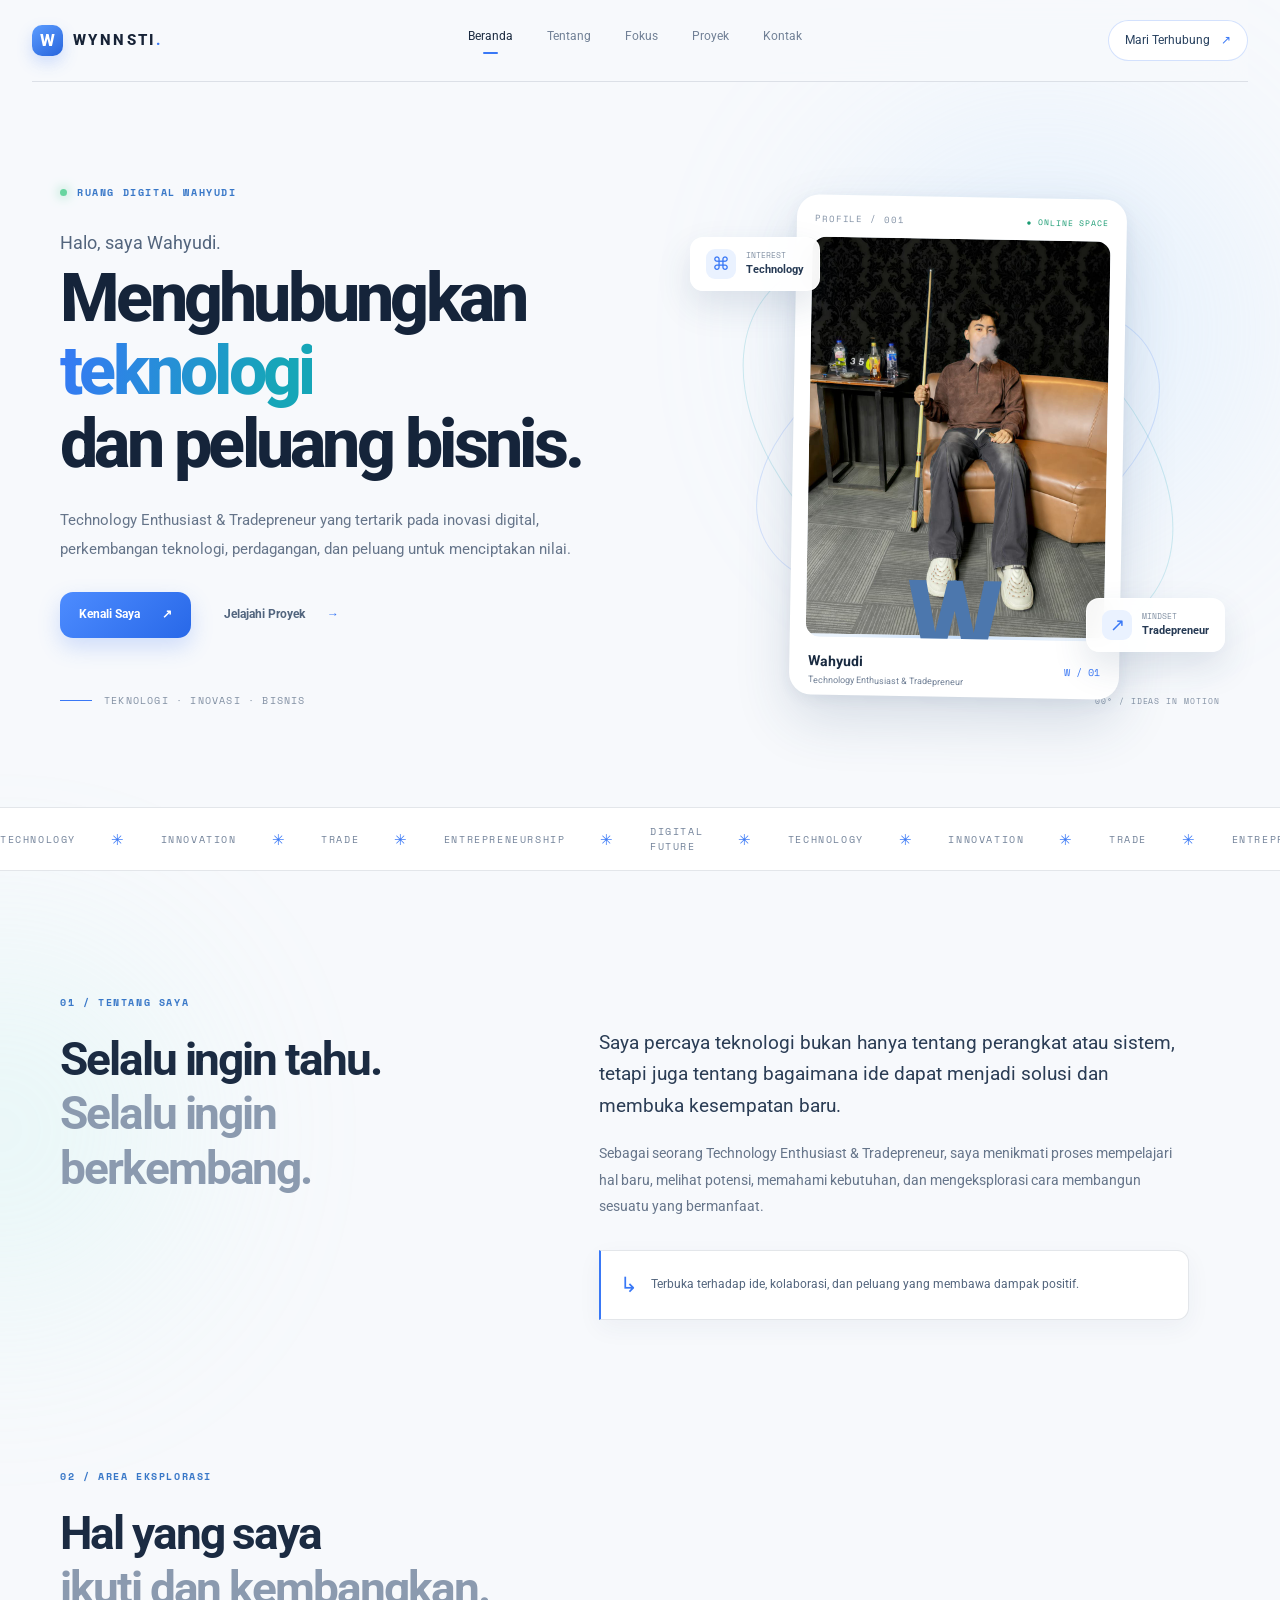
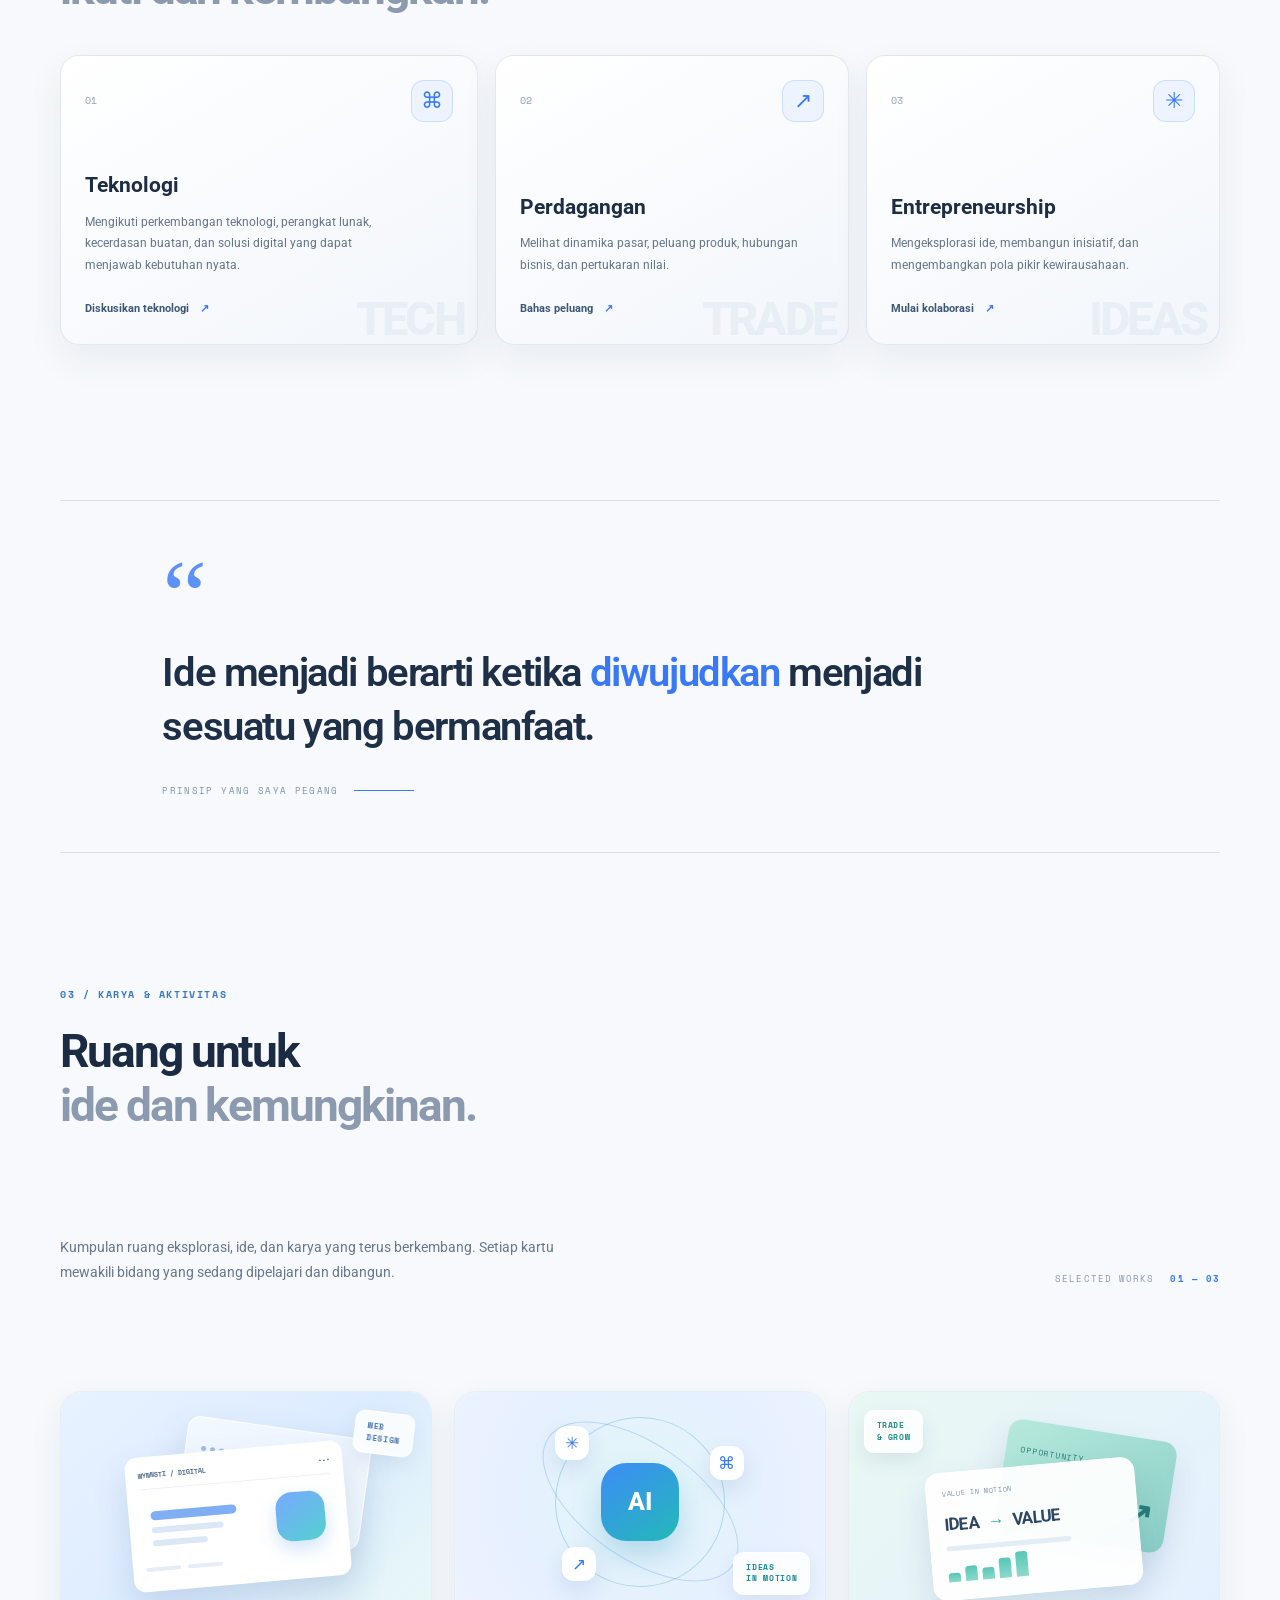
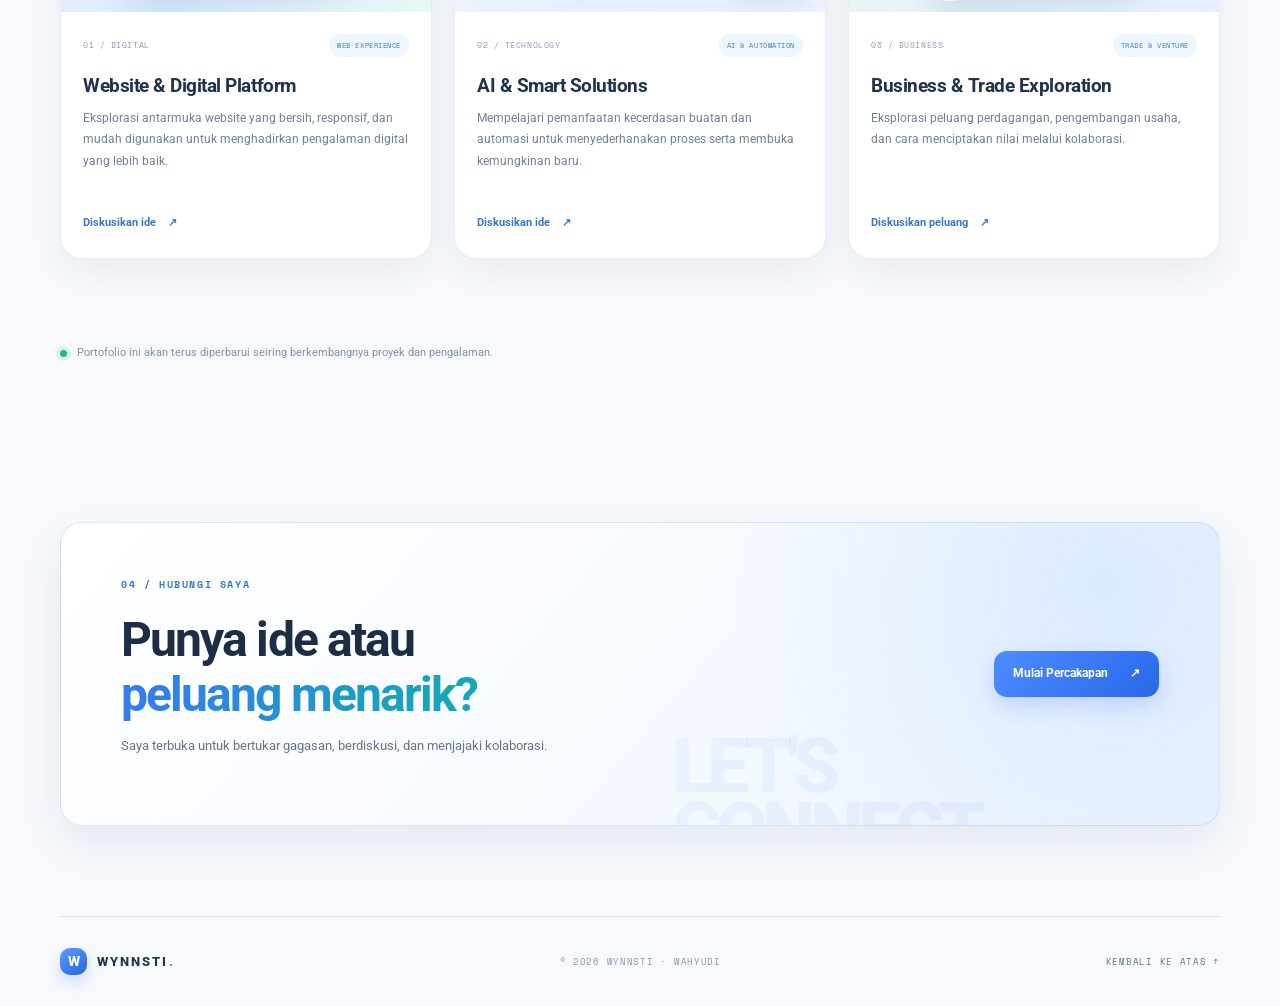
==== commit ed4da365: "Use uploaded Wynnsti photo on homepage" ====
--- a/index.html
+++ b/index.html
@@ -46,8 +46,8 @@
         <div class="portrait-card">
           <div class="portrait-top"><span>PROFILE / 001</span><span class="live-indicator">● ONLINE SPACE</span></div>
           <div class="portrait-frame">
-            <img src="assets/wahyudi-profile.jpg" alt="Foto profil Wahyudi" onerror="this.style.display='none'; this.nextElementSibling.hidden=false">
-            <div class="portrait-fallback" hidden><span>W</span><small>FOTO WAHYUDI</small><small class="upload-note">Tambahkan foto ke assets/wahyudi-profile.jpg</small></div>
+            <img src="wynnsti" alt="Foto profil Wahyudi" fetchpriority="high" decoding="async" onerror="this.style.display='none'; this.nextElementSibling.hidden=false">
+            <div class="portrait-fallback" hidden><span>W</span><small>FOTO WAHYUDI</small><small class="upload-note">Foto profil belum tersedia</small></div>
           </div>
           <div class="portrait-caption"><div><strong>Wahyudi</strong><span>Technology Enthusiast &amp; Tradepreneur</span></div><span class="portrait-index">W / 01</span></div>
         </div>
--- a/styles.css
+++ b/styles.css
@@ -11,4 +11,89 @@
 .site-footer{height:90px;border-top:1px solid var(--line);display:flex;align-items:center;justify-content:space-between;color:#778396;font:9px "Space Mono",monospace;letter-spacing:.08em}.site-footer .brand{color:var(--text);font:800 13px Roboto,sans-serif}.site-footer .brand-mark{width:27px;height:27px;font-size:14px}.back-top{color:#b8c2cf}.back-top:hover{color:var(--accent)}
 @media(max-width:900px){.main-nav{gap:18px}.hero{gap:20px}.hero h1{font-size:52px}.float-chip{transform:scale(.9)}.chip-tech{left:-12px}.chip-trade{right:-15px}.content-section{gap:40px}.focus-grid{grid-template-columns:1fr 1fr}.focus-card-main{grid-column:1/-1;min-height:245px}.contact-panel{padding:45px 38px}}
 @media(max-width:680px){.section-shell,.site-header{width:calc(100% - 40px)}.site-header{height:70px}.header-cta{display:none}.menu-toggle{display:flex;width:40px;height:40px;border:1px solid var(--line);border-radius:11px;background:var(--panel);align-items:center;justify-content:center;flex-direction:column;gap:5px}.menu-toggle span{width:16px;height:1px;background:#e9edf3}.main-nav{display:none;position:absolute;top:62px;left:0;right:0;padding:18px;background:#1a202c;border:1px solid var(--line);border-radius:15px;box-shadow:var(--shadow);flex-direction:column;gap:17px}.main-nav.open{display:flex}.nav-link.active:after{display:none}.hero{padding:70px 0 65px;grid-template-columns:1fr;gap:25px}.hero-copy{order:1}.hero-visual{order:2;height:410px;margin-top:5px}.hero h1{font-size:clamp(39px,11vw,55px)}.hero-kicker{font-size:16px;margin-top:22px}.hero-description{font-size:13px}.hero-meta{margin-top:35px}.portrait-card{height:365px;width:275px}.portrait-frame{height:265px}.orbit-a{width:340px;height:220px}.orbit-b{width:370px;height:270px}.chip-tech{left:0;top:43px}.chip-trade{right:0;bottom:50px}.float-chip{padding:9px 11px}.visual-coordinate{right:4px}.ticker-track{justify-content:flex-start;gap:26px}.content-section{padding-top:85px;grid-template-columns:1fr;gap:18px}.about-content{padding-top:0}.about-content .lead{font-size:17px}.focus-section{padding-top:85px}.focus-grid{grid-template-columns:1fr}.focus-card,.focus-card-main{grid-column:auto;min-height:235px}.quote-section{margin-top:80px;padding:40px 10px}.quote-section blockquote{font-size:27px}.projects-section{padding-top:80px}.project-panel{grid-template-columns:1fr}.project-graphic{min-height:260px}.project-copy{padding:30px 25px}.project-copy h3{font-size:23px}.contact-section{padding-top:85px;padding-bottom:60px}.contact-panel{padding:35px 25px;align-items:flex-start;flex-direction:column}.contact-panel h2{font-size:37px}.contact-decoration{right:5%;font-size:60px}.site-footer{height:auto;min-height:100px;gap:15px;flex-wrap:wrap;padding:20px 0}.site-footer>span{order:3;width:100%}}
-@media(prefers-reduced-motion:reduce){html{scroll-behavior:auto}*,*::before,*::after{animation-duration:.01ms!important;animation-iteration-count:1!important;transition-duration:.01ms!important}}+@media(prefers-reduced-motion:reduce){html{scroll-behavior:auto}*,*::before,*::after{animation-duration:.01ms!important;animation-iteration-count:1!important;transition-duration:.01ms!important}}
+
+/* Bright, clean portfolio refresh */
+:root{--bg:#f7f9fc;--bg-soft:#eef3f8;--panel:#fff;--panel-hi:#f1f5fa;--text:#172337;--muted:#66758a;--line:rgba(31,55,83,.12);--accent:#3978f6;--cyan:#16a6b8;--shadow:0 18px 48px rgba(36,64,100,.10),0 3px 10px rgba(36,64,100,.05);color-scheme:light}
+body{background:var(--bg);color:var(--text)}
+.ambient{filter:blur(100px);opacity:.22}.ambient-one{background:#a9d5ff}.ambient-two{background:#b4f0e7}
+.site-header{border-bottom-color:var(--line);background:rgba(247,249,252,.82);backdrop-filter:blur(18px)}
+.brand-mark{background:linear-gradient(145deg,#5b9cff,#2865dc);box-shadow:0 7px 16px rgba(57,120,246,.22);color:white}
+.brand-dot{color:var(--accent)}.nav-link{color:#718096}.nav-link:hover,.nav-link.active{color:#1c2b41}.nav-link.active:after{background:var(--accent)}
+.header-cta{border-color:rgba(57,120,246,.22);color:#28415f;background:#fff}.header-cta span{color:var(--accent)}
+.eyebrow{color:#3978c8}.hero-kicker{color:#53657d}.hero h1{color:#15243a}.gradient-text{background:linear-gradient(100deg,#3678f6,#16a6b8 85%);-webkit-background-clip:text;background-clip:text;color:transparent}
+.hero-description,.about-content p,.focus-card p,.project-copy p,.contact-panel p{color:#66758a}
+.button-primary{background:linear-gradient(135deg,#4d8cff,#2868e8);color:#fff;box-shadow:0 9px 22px rgba(57,120,246,.22)}.button-primary:hover{box-shadow:0 12px 28px rgba(57,120,246,.28)}
+.button-quiet{color:#52657e}.button-quiet span,.button-outline span{color:#3978f6}
+.hero-meta{color:#8290a3}.meta-line{background:var(--accent)}
+.portrait-card{border:1px solid rgba(255,255,255,.9);background:#fff;box-shadow:0 24px 55px rgba(43,72,112,.16),0 4px 14px rgba(43,72,112,.07)}
+.portrait-top{color:#8392a6}.live-indicator{color:#199b72}.portrait-frame{background:linear-gradient(145deg,#e7f1ff,#d5e5f8)}
+.portrait-fallback{background:radial-gradient(circle at 50% 30%,#c5dcf8,#e9f2fc 72%)}.portrait-fallback>span{color:#4c77ad;text-shadow:none}.portrait-fallback small{color:#54718f}.portrait-fallback .upload-note{color:#71869e}
+.portrait-caption strong{color:#192a40}.portrait-caption div span{color:#718096}.portrait-index{color:var(--accent)}
+.orbit{border-color:rgba(57,120,246,.18)}.orbit-b{border-color:rgba(22,166,184,.19)}
+.float-chip{background:rgba(255,255,255,.94);border:1px solid rgba(255,255,255,.9);box-shadow:0 15px 35px rgba(42,71,110,.13);backdrop-filter:blur(12px)}
+.chip-icon{background:#eaf2ff;color:#3978f6}.float-chip small{color:#8190a3}.float-chip b{color:#263a54}.visual-coordinate{color:#8290a3}
+.ticker{border-color:var(--line);background:#fff}.ticker-track{color:#73839a}.ticker i{color:#3978f6}
+.section-heading h2{color:#1b2b42}.muted-heading{color:#8b9aaf}
+.about-content .lead{color:#2b3d55}.about-note{border-color:var(--line);border-left-color:#3978f6;color:#53657d;background:#fff;box-shadow:0 8px 24px rgba(38,66,105,.05)}.note-symbol{color:#3978f6}
+.focus-card,.focus-card-main{background:linear-gradient(150deg,#fff,#f2f6fb);border-color:rgba(54,91,137,.12);box-shadow:0 14px 36px rgba(38,66,105,.07)}.focus-card:hover{border-color:rgba(57,120,246,.4);box-shadow:0 20px 42px rgba(38,88,165,.12)}
+.card-number{color:#91a0b3}.card-icon{border-color:rgba(57,120,246,.18);color:#3978f6;background:#edf4ff}.focus-card h3{color:#1c2d44}.text-link{color:#3d5878}.text-link span{color:#3978f6}.card-watermark{color:rgba(47,91,151,.055)}
+.quote-section{border-color:var(--line)}.quote-mark{color:#3978f6}.quote-section blockquote{color:#1e3048}.quote-section blockquote span{color:#3978f6}.quote-footer{color:#8391a4}.quote-line{background:#3978f6}
+.projects-section{padding-bottom:35px}.portfolio-intro{grid-column:1/-1;display:flex;align-items:end;justify-content:space-between;gap:25px;margin:0 0 4px}.portfolio-intro p{max-width:540px;color:#68788e;font-size:14px;line-height:1.8;margin:0}.portfolio-count{white-space:nowrap;color:#8a99ad;font:9px "Space Mono",monospace;letter-spacing:.12em}.portfolio-count b{color:#3978f6;margin-left:9px}
+.portfolio-grid{grid-column:1/-1;display:grid;grid-template-columns:repeat(3,minmax(0,1fr));gap:22px;margin-top:22px;align-items:stretch}
+.portfolio-card{min-width:0;overflow:visible;border:1px solid rgba(39,75,124,.1);border-radius:22px;background:#fff;box-shadow:0 12px 34px rgba(34,64,105,.07);transition:transform .3s ease,box-shadow .3s ease,border-color .3s ease}
+.portfolio-card:hover{transform:translateY(-10px);box-shadow:0 26px 55px rgba(34,75,130,.15);border-color:rgba(57,120,246,.24)}
+.portfolio-visual{height:220px;border-radius:21px 21px 0 0;position:relative;overflow:hidden;display:grid;place-items:center}
+.visual-web{background:linear-gradient(135deg,#e8f2ff,#dcecff 55%,#e8f8f7)}
+.floating-window{position:absolute;border:1px solid rgba(255,255,255,.9);border-radius:12px;box-shadow:0 17px 35px rgba(52,93,151,.17)}
+.window-back{width:185px;height:112px;background:rgba(255,255,255,.55);transform:translate(27px,-19px) rotate(8deg);padding:15px}
+.window-back span{display:inline-block;width:5px;height:5px;border-radius:50%;background:#9ebce7;margin-right:4px}
+.window-back i{display:block;margin-top:17px;width:80%;height:8px;border-radius:9px;background:#c6d9f3;box-shadow:0 15px 0 #d9e6f7}
+.window-front{width:218px;height:135px;background:#fff;transform:translate(-8px,15px) rotate(-5deg);padding:12px}
+.window-bar{display:flex;justify-content:space-between;font:7px "Space Mono",monospace;color:#55708f;border-bottom:1px solid #edf1f7;padding-bottom:8px}
+.window-content{height:78px;display:flex;align-items:center;justify-content:space-between;padding:8px 9px}
+.window-copy{width:55%}.window-copy i{display:block;height:6px;border-radius:8px;background:#dbe7f7;margin:7px 0}.window-copy i:first-child{width:90%;height:9px;background:#80aef3}.window-copy i:nth-child(2){width:75%}.window-copy i:nth-child(3){width:58%}
+.window-orb{width:49px;height:49px;border-radius:16px;background:linear-gradient(145deg,#76a9ff,#56d0d0);box-shadow:0 8px 17px rgba(74,150,220,.25)}
+.window-footer{display:flex;gap:7px}.window-footer span{height:4px;width:35px;border-radius:5px;background:#e5edf8}
+.visual-sticker{position:absolute;z-index:3;padding:9px 12px;border:1px solid rgba(255,255,255,.8);border-radius:10px;background:rgba(255,255,255,.82);box-shadow:0 8px 20px rgba(43,76,120,.1);color:#4772aa;font:700 8px/1.45 "Space Mono",monospace;letter-spacing:.08em;backdrop-filter:blur(8px)}
+.sticker-web{right:17px;top:20px;transform:rotate(7deg)}
+.visual-ai{background:radial-gradient(circle at 50% 48%,#e1f7f7,#e6f0ff 58%,#edf3ff)}
+.ai-orbit{position:absolute;border:1px solid rgba(43,158,183,.3);border-radius:50%;width:170px;height:170px;transform:rotate(-30deg)}
+.orbit-two{width:225px;height:115px;border-color:rgba(57,120,246,.25);transform:rotate(35deg)}
+.ai-core{width:78px;height:78px;border-radius:25px;display:grid;place-items:center;background:linear-gradient(145deg,#3d8cf7,#23b9b8);color:#fff;font-size:25px;font-weight:800;box-shadow:0 15px 28px rgba(44,135,199,.25);z-index:2}
+.ai-node{position:absolute;width:34px;height:34px;border-radius:12px;background:#fff;display:grid;place-items:center;color:#3978f6;box-shadow:0 9px 22px rgba(42,86,143,.13);font-size:17px}
+.node-one{top:34px;left:27%}.node-two{right:22%;top:54px}.node-three{bottom:31px;left:29%}.sticker-ai{right:15px;bottom:17px;color:#168e9c}
+.visual-trade{background:linear-gradient(135deg,#e9f8f3,#e5f0ff)}
+.trade-card{position:absolute;border-radius:14px;box-shadow:0 16px 32px rgba(44,87,130,.15)}
+.trade-back{width:170px;height:112px;right:48px;top:38px;padding:15px;background:linear-gradient(140deg,#b7e9dc,#8acfc7);color:#267c77;transform:rotate(9deg)}
+.trade-back span{font:8px "Space Mono",monospace;letter-spacing:.1em}.trade-back b{position:absolute;right:15px;bottom:9px;font-size:32px}
+.trade-front{width:210px;height:128px;left:calc(50% - 105px);top:73px;padding:15px;background:rgba(255,255,255,.94);transform:rotate(-5deg);border:1px solid #fff}
+.trade-front small{display:block;color:#8495a9;font:7px "Space Mono",monospace;letter-spacing:.1em}.trade-front strong{display:flex;gap:9px;align-items:center;margin-top:11px;color:#2d4666;font-size:17px;letter-spacing:-.04em}.trade-front strong span{color:#25a9a3}.trade-front i{display:block;width:70%;height:5px;border-radius:6px;background:#e3edf5;margin-top:8px}
+.trade-bars{display:flex;align-items:end;gap:5px;height:25px;margin-top:6px}.trade-bars b{width:12px;border-radius:3px 3px 0 0;background:linear-gradient(#56c7b7,#8dd9cb)}.trade-bars b:nth-child(1){height:9px}.trade-bars b:nth-child(2){height:15px}.trade-bars b:nth-child(3){height:12px}.trade-bars b:nth-child(4){height:20px}.trade-bars b:nth-child(5){height:25px}
+.sticker-trade{left:15px;top:18px;color:#218c82}
+.portfolio-card-body{padding:22px 22px 24px}
+.portfolio-card-meta{display:flex;align-items:center;justify-content:space-between;gap:8px;color:#8b9aae;font:8px "Space Mono",monospace;letter-spacing:.07em}
+.portfolio-tag{color:#3e80c8;background:#edf5ff;border-radius:30px;padding:6px 8px;font-size:7px}
+.portfolio-card h3{font-size:19px;line-height:1.3;letter-spacing:-.025em;color:#20334d;margin:17px 0 9px}
+.portfolio-card p{min-height:83px;color:#718096;font-size:12px;line-height:1.8;margin:0 0 17px}
+.portfolio-link{display:inline-flex;align-items:center;gap:12px;color:#3978c8;font-size:11px;font-weight:700}.portfolio-link span{transition:transform .2s}.portfolio-link:hover span{transform:translate(3px,-3px)}
+.portfolio-footnote{grid-column:1/-1;display:flex;align-items:center;gap:10px;color:#8291a5;font-size:11px;margin-top:5px}.footnote-dot{width:7px;height:7px;border-radius:50%;background:#24b59d;box-shadow:0 0 0 4px rgba(36,181,157,.12)}
+.contact-panel{border-color:rgba(57,120,246,.17);background:radial-gradient(circle at 90% 20%,rgba(70,151,255,.13),transparent 35%),linear-gradient(130deg,#fff,#edf4ff);box-shadow:0 18px 45px rgba(36,76,135,.09)}
+.contact-panel h2{color:#1c2d44}.contact-decoration{color:rgba(57,120,246,.06)}
+.site-footer{border-color:var(--line);color:#8795a8}.site-footer .brand{color:#20334d}.back-top{color:#647890}.back-top:hover{color:#3978f6}
+.menu-toggle{border-color:var(--line);background:#fff}.menu-toggle span{background:#263c59}
+@media(max-width:900px){.portfolio-grid{grid-template-columns:1fr 1fr}.portfolio-card:last-child{grid-column:1/-1}.portfolio-card:last-child .portfolio-visual{height:230px}}
+@media(max-width:680px){.main-nav{background:rgba(255,255,255,.98);border-color:var(--line);box-shadow:0 18px 40px rgba(35,65,105,.13)}.portfolio-intro{align-items:flex-start;flex-direction:column;gap:12px}.portfolio-grid{grid-template-columns:1fr;gap:18px}.portfolio-card:last-child{grid-column:auto}.portfolio-card:last-child .portfolio-visual{height:220px}.portfolio-card p{min-height:0}.portfolio-visual{height:210px}.portfolio-card-body{padding:20px}.contact-panel{background:radial-gradient(circle at 90% 20%,rgba(70,151,255,.13),transparent 35%),linear-gradient(130deg,#fff,#edf4ff)}}
+@media(prefers-reduced-motion:reduce){.portfolio-card{transition:none}}
+
+/* Homepage portrait: preserve the complete uploaded 3:4 photo */
+.hero-visual{height:530px}
+.portrait-card{height:500px;width:min(330px,78%);transform:rotate(1deg)}
+.portrait-frame{height:400px;background:#eaf1f8}
+.portrait-frame img{width:100%;height:100%;object-fit:cover;object-position:center center}
+.portrait-fallback{min-height:100%}
+@media(max-width:680px){
+  .hero-visual{height:475px}
+  .portrait-card{width:275px;height:430px}
+  .portrait-frame{height:330px}
+}
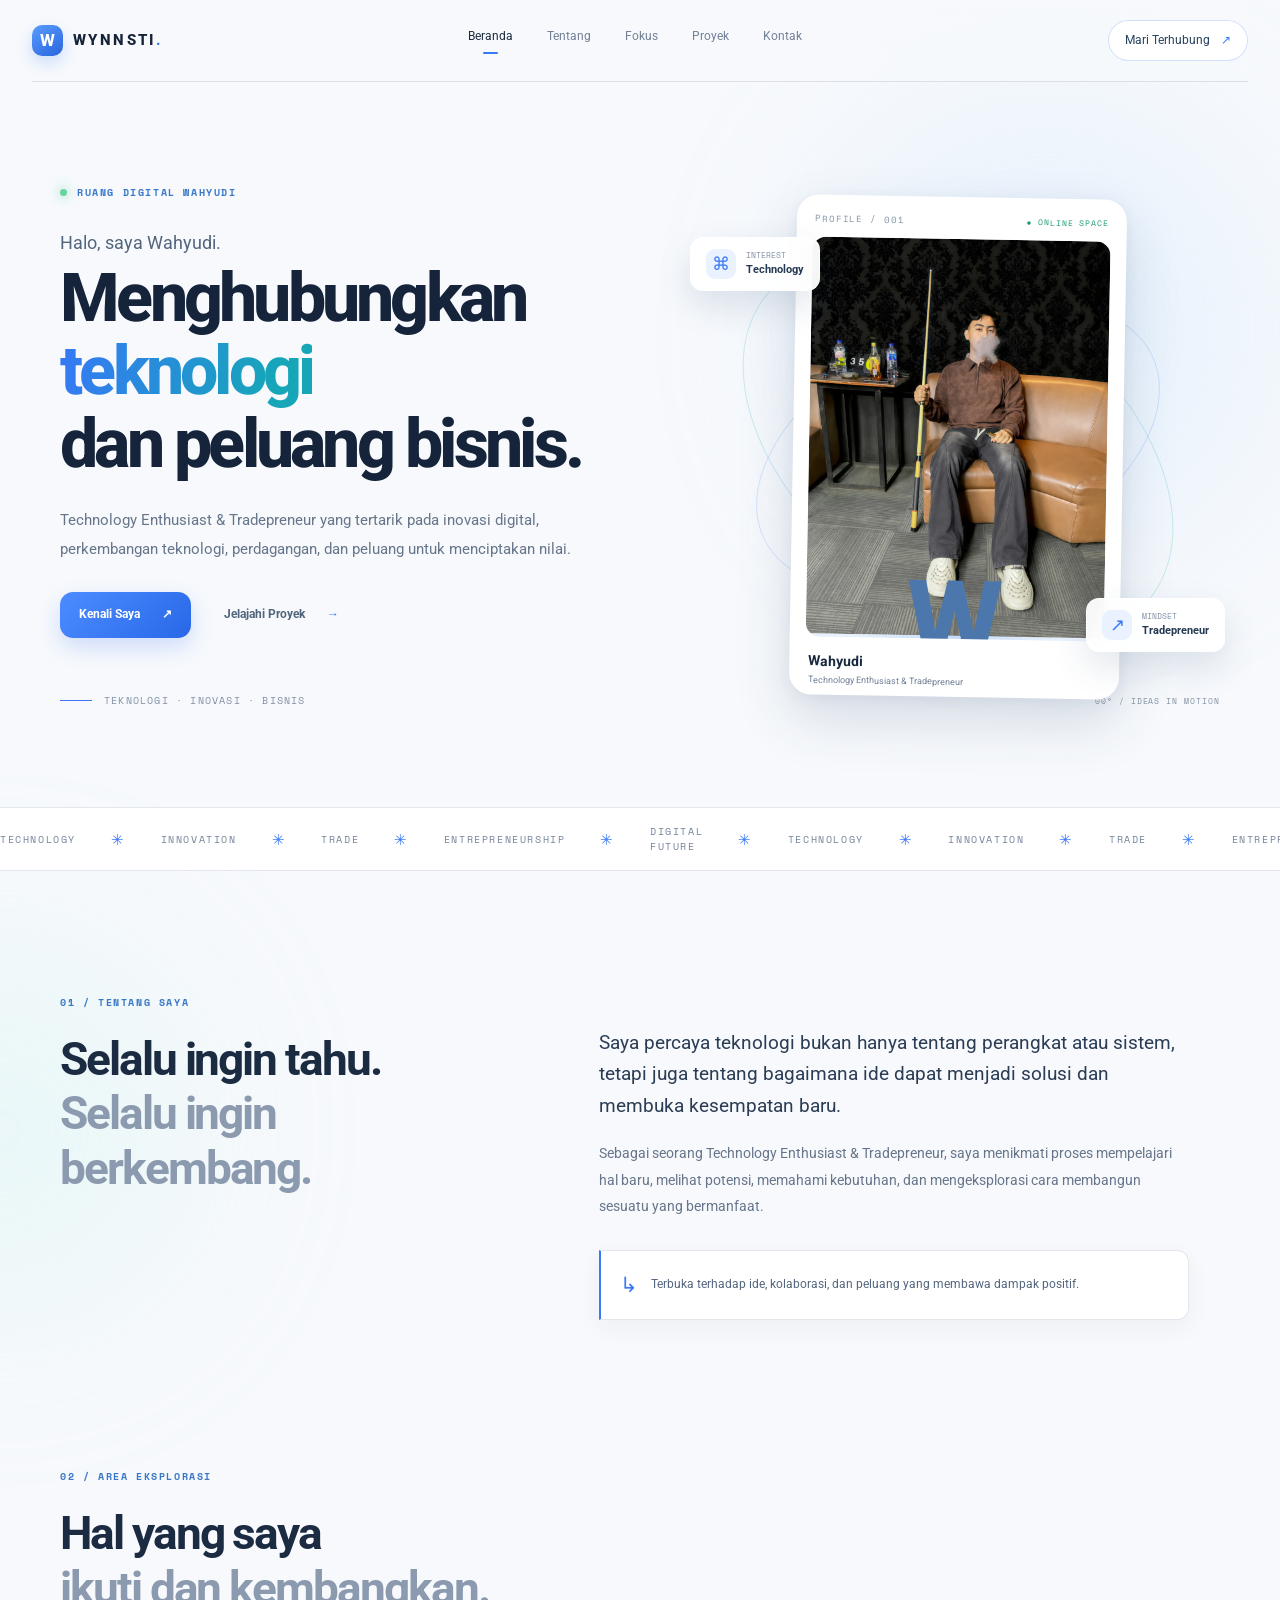
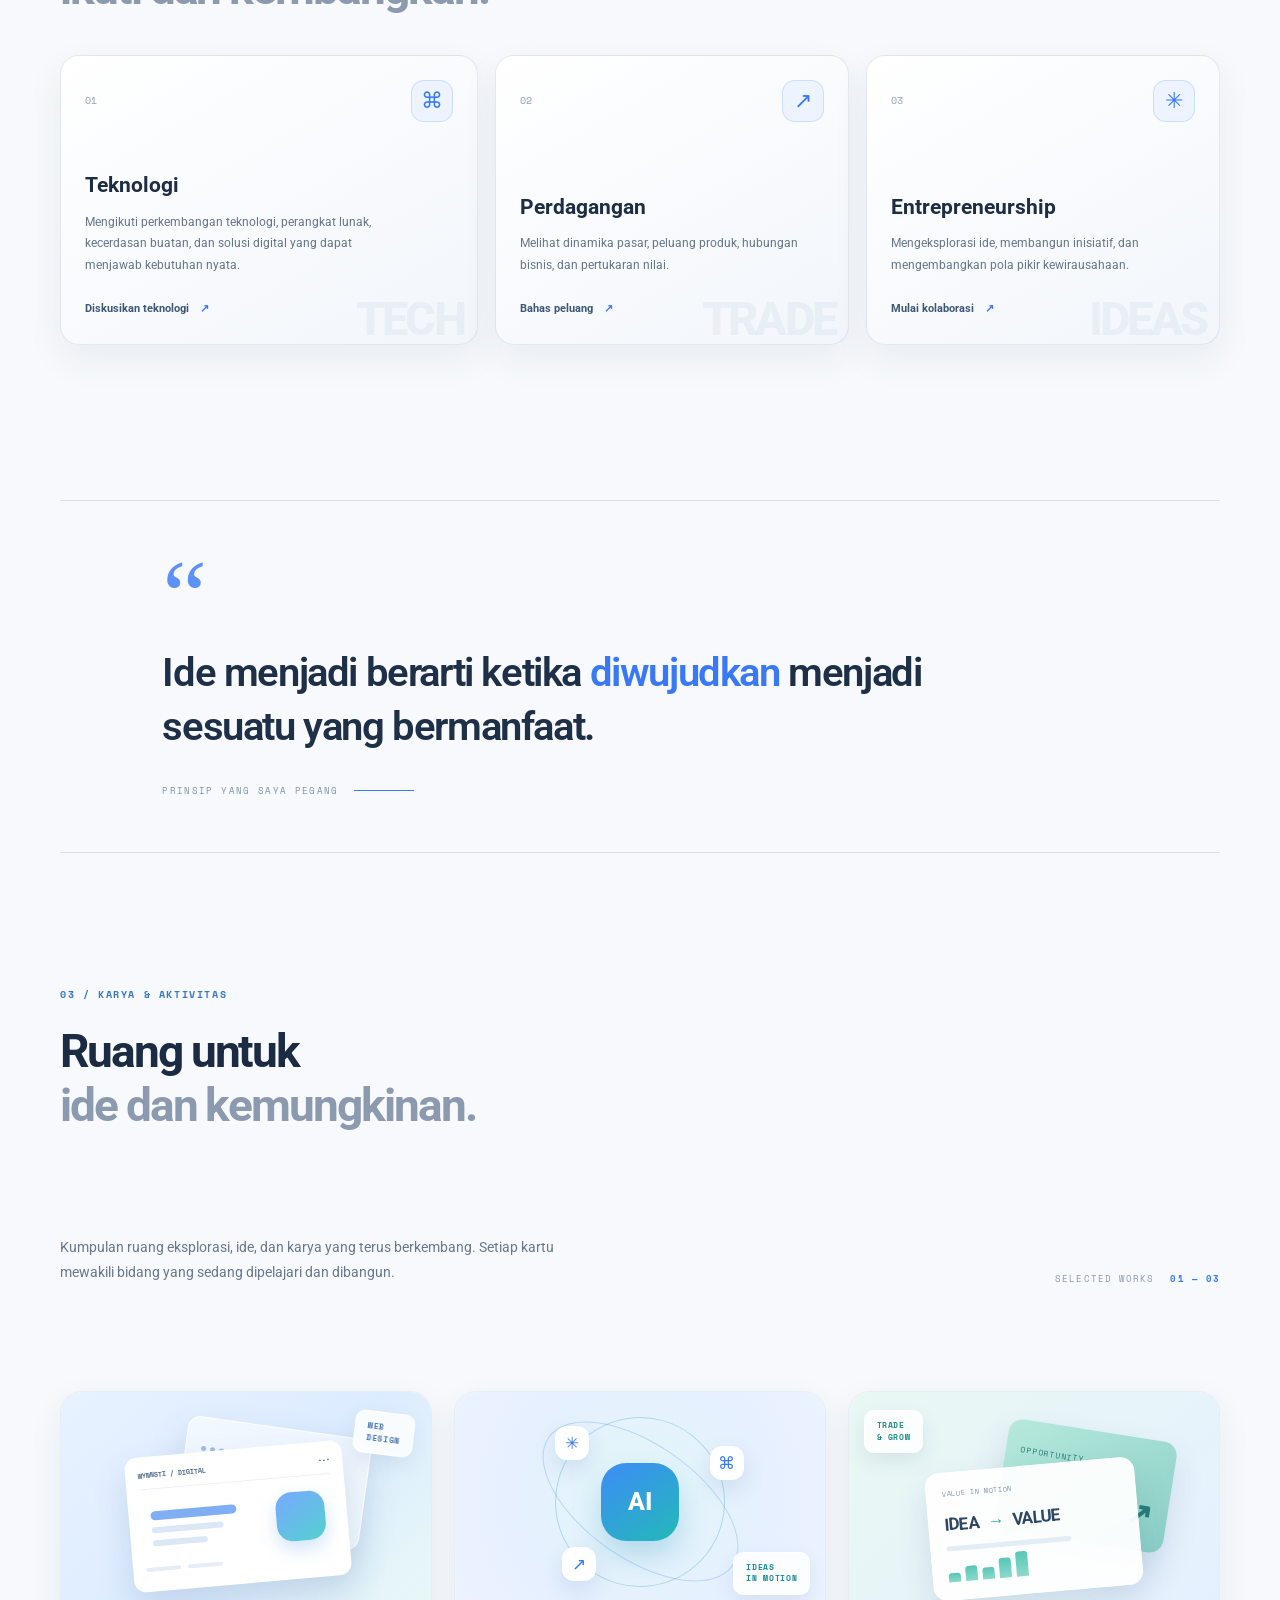
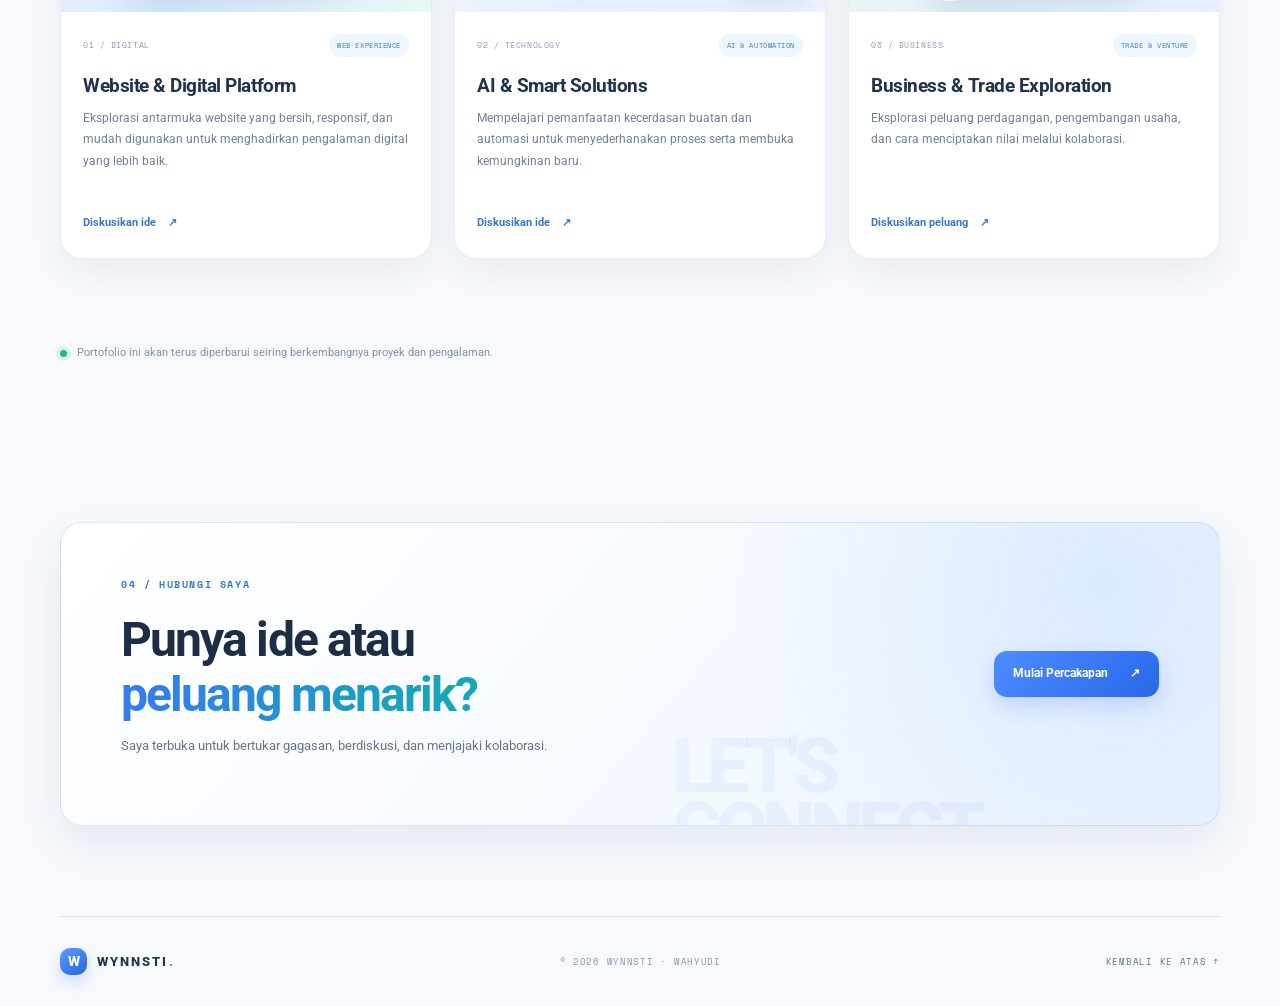
==== commit 5e0c9f7c: "Remove W mark below profile photo" ====
--- a/index.html
+++ b/index.html
@@ -46,10 +46,10 @@
         <div class="portrait-card">
           <div class="portrait-top"><span>PROFILE / 001</span><span class="live-indicator">● ONLINE SPACE</span></div>
           <div class="portrait-frame">
-            <img src="wynnsti" alt="Foto profil Wahyudi" fetchpriority="high" decoding="async" onerror="this.style.display='none'; this.nextElementSibling.hidden=false">
+            <img src="assets/wahyudi-profile.jpg" alt="Foto profil Wahyudi" fetchpriority="high" decoding="async" onerror="this.style.display='none'; this.nextElementSibling.hidden=false">
             <div class="portrait-fallback" hidden><span>W</span><small>FOTO WAHYUDI</small><small class="upload-note">Foto profil belum tersedia</small></div>
           </div>
-          <div class="portrait-caption"><div><strong>Wahyudi</strong><span>Technology Enthusiast &amp; Tradepreneur</span></div><span class="portrait-index">W / 01</span></div>
+          <div class="portrait-caption"><div><strong>Wahyudi</strong><span>Technology Enthusiast &amp; Tradepreneur</span></div></div>
         </div>
         <div class="float-chip chip-tech"><span class="chip-icon">⌘</span><span><small>INTEREST</small><b>Technology</b></span></div>
         <div class="float-chip chip-trade"><span class="chip-icon">↗</span><span><small>MINDSET</small><b>Tradepreneur</b></span></div>
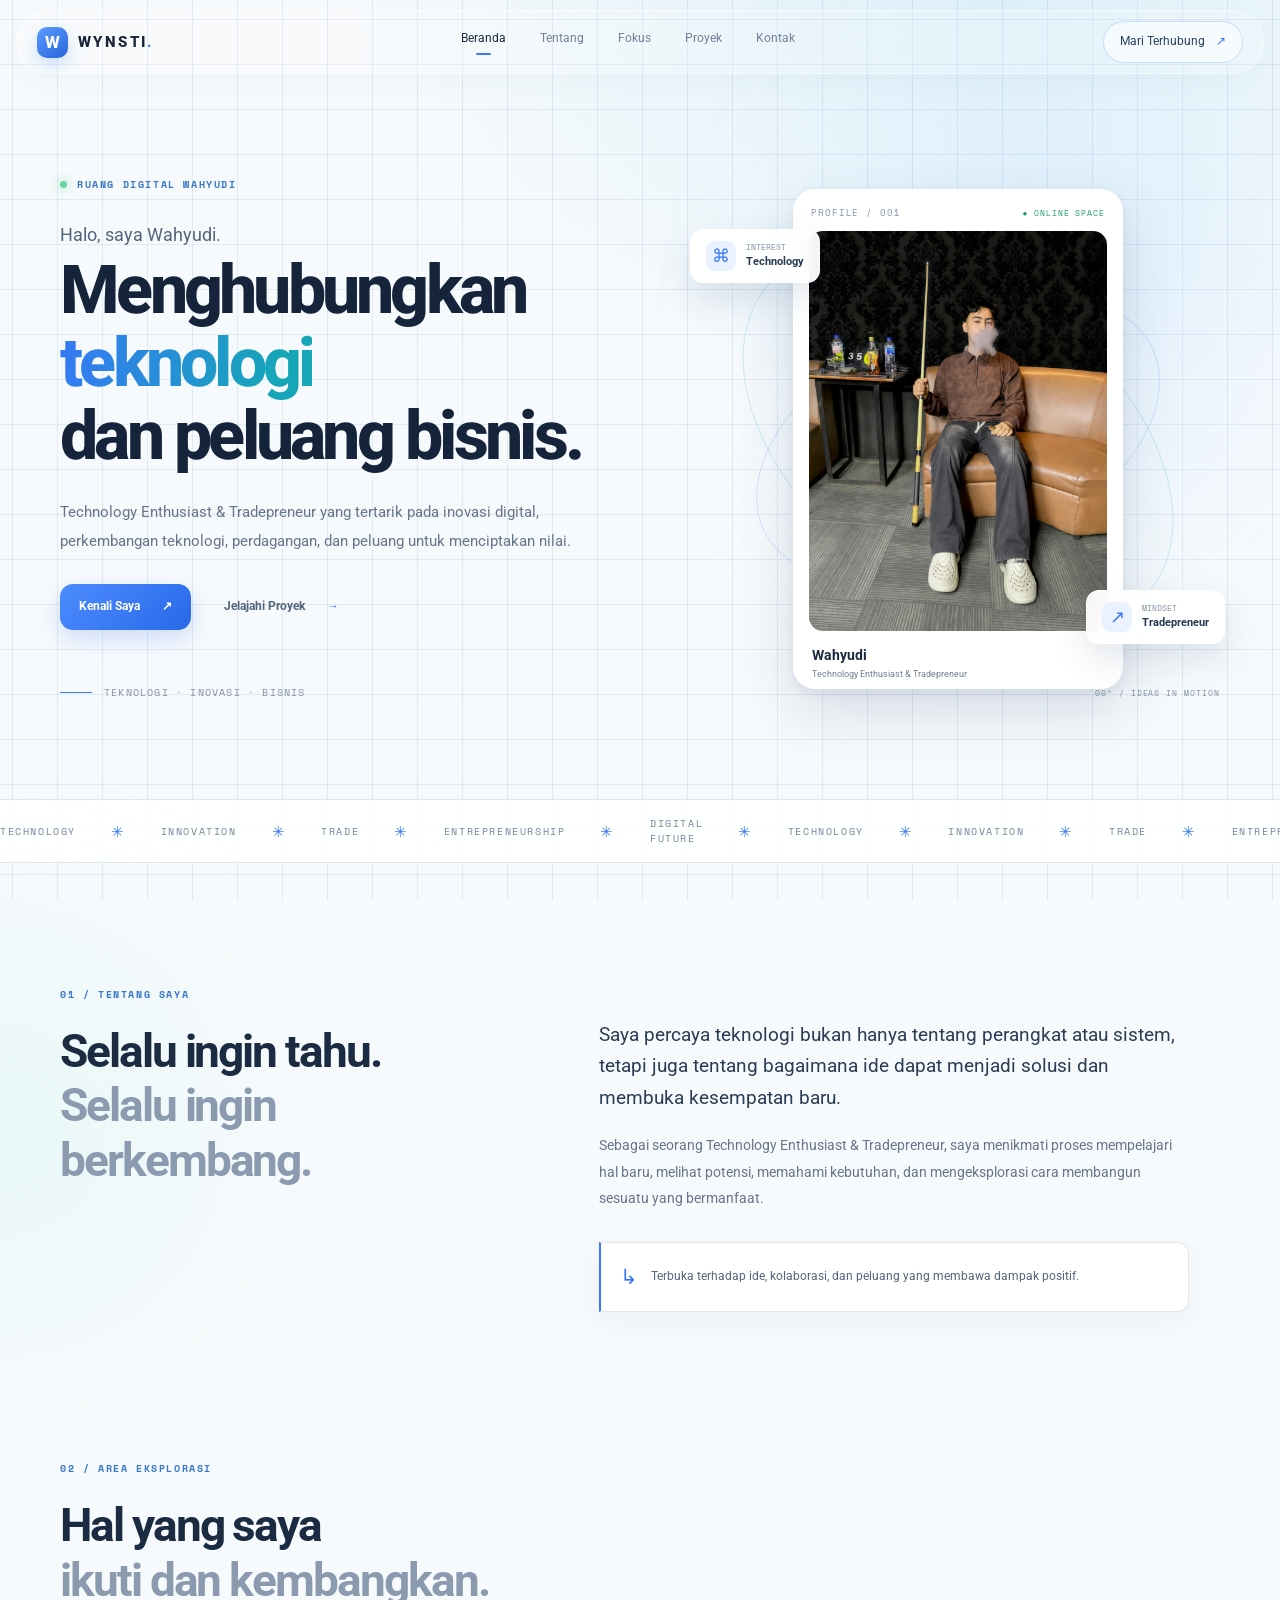
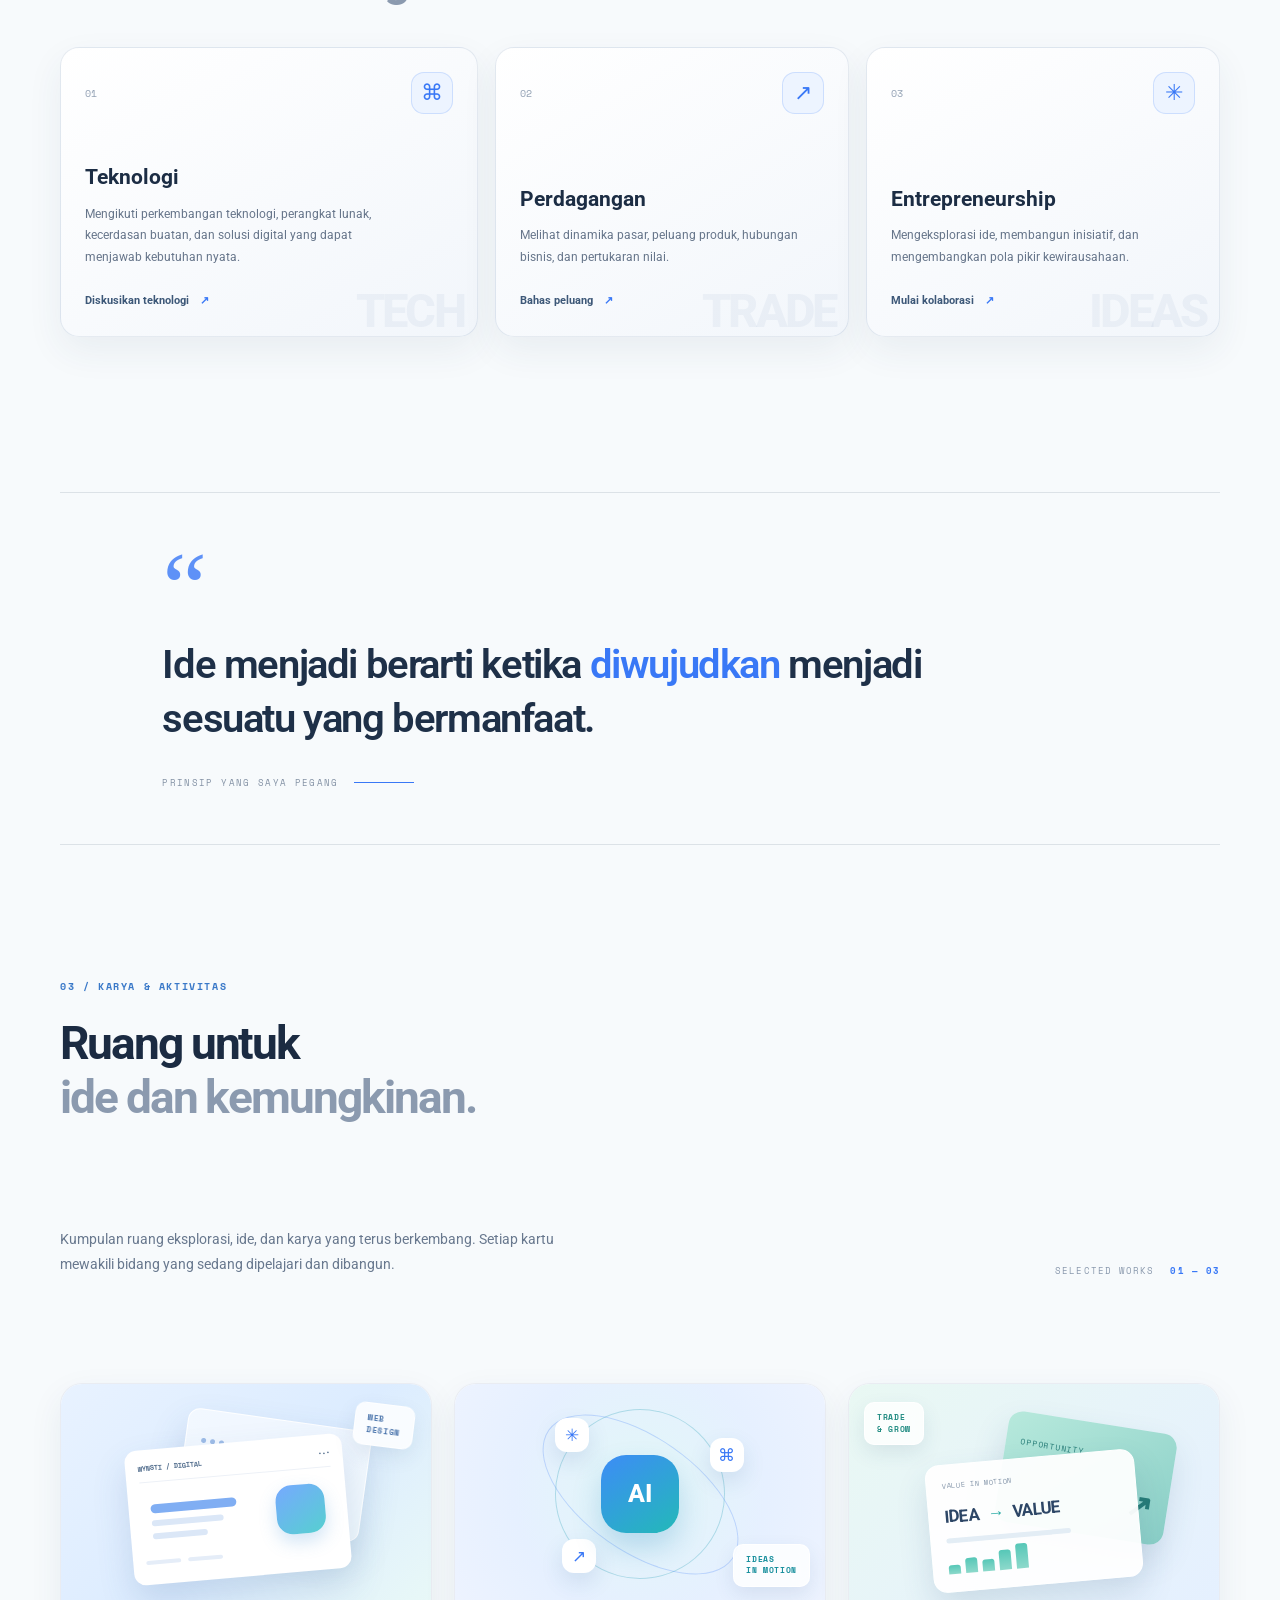
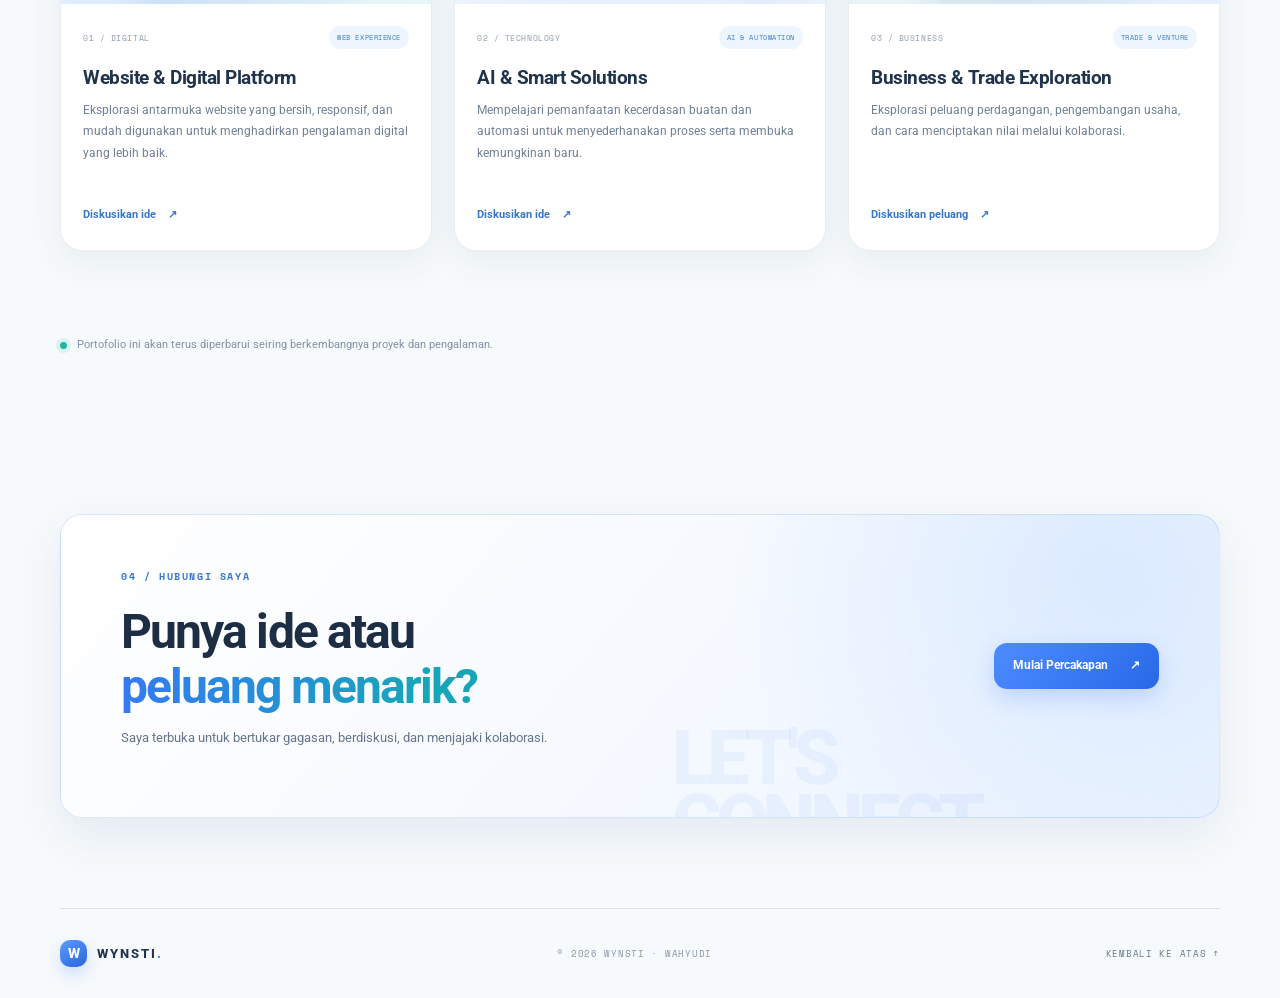
==== commit b8f7d1bd: "Rebrand website from Wynnsti to Wynsti" ====
--- a/index.html
+++ b/index.html
@@ -4,8 +4,8 @@
   <meta charset="utf-8">
   <meta name="viewport" content="width=device-width, initial-scale=1">
   <meta name="theme-color" content="#f7f9fc">
-  <meta name="description" content="Wynnsti — Wahyudi, Technology Enthusiast & Tradepreneur. Menjelajahi teknologi, membangun peluang, dan menciptakan nilai bisnis.">
-  <title>Wynnsti — Wahyudi | Technology Enthusiast & Tradepreneur</title>
+  <meta name="description" content="Wynsti — Wahyudi, Technology Enthusiast & Tradepreneur. Menjelajahi teknologi, membangun peluang, dan menciptakan nilai bisnis.">
+  <title>Wynsti — Wahyudi | Technology Enthusiast & Tradepreneur</title>
   <link rel="preconnect" href="https://fonts.googleapis.com">
   <link rel="preconnect" href="https://fonts.gstatic.com" crossorigin>
   <link href="https://fonts.googleapis.com/css2?family=Roboto:wght@400;500;600;700;800&family=Space+Mono:wght@400;700&display=swap" rel="stylesheet">
@@ -16,7 +16,7 @@
   <div class="ambient ambient-one" aria-hidden="true"></div>
   <div class="ambient ambient-two" aria-hidden="true"></div>
   <header class="site-header">
-    <a class="brand" href="#home" aria-label="Wynnsti beranda"><span class="brand-mark">W</span><span>WYNNSTI<span class="brand-dot">.</span></span></a>
+    <a class="brand" href="#home" aria-label="Wynsti beranda"><span class="brand-mark">W</span><span>WYNSTI<span class="brand-dot">.</span></span></a>
     <button class="menu-toggle" type="button" aria-label="Buka navigasi" aria-expanded="false"><span></span><span></span></button>
     <nav class="main-nav" aria-label="Navigasi utama">
       <a class="nav-link active" href="#home">Beranda</a>
@@ -80,7 +80,7 @@
       <div class="portfolio-intro"><p>Kumpulan ruang eksplorasi, ide, dan karya yang terus berkembang. Setiap kartu mewakili bidang yang sedang dipelajari dan dibangun.</p><span class="portfolio-count">SELECTED WORKS <b>01 — 03</b></span></div>
       <div class="portfolio-grid">
         <article class="portfolio-card portfolio-card-web">
-          <div class="portfolio-visual visual-web"><div class="floating-window window-back"><span></span><span></span><span></span><i></i></div><div class="floating-window window-front"><div class="window-bar"><b>WYNNSTI / DIGITAL</b><span>•••</span></div><div class="window-content"><div class="window-copy"><i></i><i></i><i></i></div><div class="window-orb"></div></div><div class="window-footer"><span></span><span></span></div></div><span class="visual-sticker sticker-web">WEB<br>DESIGN</span></div>
+          <div class="portfolio-visual visual-web"><div class="floating-window window-back"><span></span><span></span><span></span><i></i></div><div class="floating-window window-front"><div class="window-bar"><b>WYNSTI / DIGITAL</b><span>•••</span></div><div class="window-content"><div class="window-copy"><i></i><i></i><i></i></div><div class="window-orb"></div></div><div class="window-footer"><span></span><span></span></div></div><span class="visual-sticker sticker-web">WEB<br>DESIGN</span></div>
           <div class="portfolio-card-body"><div class="portfolio-card-meta"><span>01 / DIGITAL</span><span class="portfolio-tag">WEB EXPERIENCE</span></div><h3>Website &amp; Digital Platform</h3><p>Eksplorasi antarmuka website yang bersih, responsif, dan mudah digunakan untuk menghadirkan pengalaman digital yang lebih baik.</p><a class="portfolio-link" href="#kontak">Diskusikan ide <span>↗</span></a></div>
         </article>
         <article class="portfolio-card portfolio-card-ai">
@@ -95,9 +95,9 @@
       <div class="portfolio-footnote"><span class="footnote-dot"></span> Portofolio ini akan terus diperbarui seiring berkembangnya proyek dan pengalaman.</div>
     </section>
 
-    <section class="contact-section section-shell" id="kontak"><div class="contact-panel"><div><div class="eyebrow">04 / HUBUNGI SAYA</div><h2>Punya ide atau<br><span class="gradient-text">peluang menarik?</span></h2><p>Saya terbuka untuk bertukar gagasan, berdiskusi, dan menjajaki kolaborasi.</p></div><a class="button button-primary contact-button" href="mailto:hello@wynnsti.com?subject=Salam%20dan%20Kolaborasi">Mulai Percakapan <span>↗</span></a><div class="contact-decoration">LET'S<br>CONNECT.</div></div></section>
+    <section class="contact-section section-shell" id="kontak"><div class="contact-panel"><div><div class="eyebrow">04 / HUBUNGI SAYA</div><h2>Punya ide atau<br><span class="gradient-text">peluang menarik?</span></h2><p>Saya terbuka untuk bertukar gagasan, berdiskusi, dan menjajaki kolaborasi.</p></div><a class="button button-primary contact-button" href="mailto:hello@wynsti.com?subject=Salam%20dan%20Kolaborasi">Mulai Percakapan <span>↗</span></a><div class="contact-decoration">LET'S<br>CONNECT.</div></div></section>
   </main>
 
-  <footer class="site-footer section-shell"><a class="brand" href="#home"><span class="brand-mark">W</span><span>WYNNSTI<span class="brand-dot">.</span></span></a><span>© <span id="year"></span> WYNNSTI · WAHYUDI</span><a href="#home" class="back-top">KEMBALI KE ATAS ↑</a></footer>
+  <footer class="site-footer section-shell"><a class="brand" href="#home"><span class="brand-mark">W</span><span>WYNSTI<span class="brand-dot">.</span></span></a><span>© <span id="year"></span> WYNSTI · WAHYUDI</span><a href="#home" class="back-top">KEMBALI KE ATAS ↑</a></footer>
 </body>
 </html>
--- a/styles.css
+++ b/styles.css
@@ -97,3 +97,180 @@
   .portrait-card{width:275px;height:430px}
   .portrait-frame{height:330px}
 }
+
+/* Keep the fallback monogram hidden whenever the real profile photo loads */
+.portrait-fallback[hidden]{display:none!important}
+
+/* Subtle technical grid background inspired by the supplied reference */
+body{
+  background-color:#f7fafc;
+  background-image:
+    linear-gradient(to right, rgba(91,145,190,.15) 1px, transparent 1px),
+    linear-gradient(to bottom, rgba(91,145,190,.15) 1px, transparent 1px),
+    radial-gradient(ellipse at 78% 0%, rgba(191,228,247,.42), transparent 46%);
+  background-size:45px 45px,45px 45px,100% 620px;
+  background-position:12px 19px,12px 19px,top right;
+  background-repeat:repeat,repeat,no-repeat;
+  background-attachment:fixed;
+}
+.site-header{background:rgba(247,250,252,.88)}
+.ticker{background:rgba(255,255,255,.92)}
+@media(max-width:680px){
+  body{background-size:38px 38px,38px 38px,100% 520px;background-position:10px 12px,10px 12px,top right}
+}
+
+/* Glass navigation: transparent over the home hero, frosted on scroll */
+.site-header{
+  position:sticky;
+  top:0;
+  z-index:50;
+  background:rgba(255,255,255,.58);
+  border:1px solid rgba(255,255,255,.72);
+  box-shadow:0 8px 28px rgba(46,87,128,.07);
+  backdrop-filter:blur(18px) saturate(155%);
+  -webkit-backdrop-filter:blur(18px) saturate(155%);
+  transition:background .25s ease,box-shadow .25s ease,border-color .25s ease;
+}
+.site-header.at-home{
+  background:transparent;
+  border-color:transparent;
+  box-shadow:none;
+  backdrop-filter:none;
+  -webkit-backdrop-filter:none;
+}
+.site-header.at-home .main-nav{background:transparent}
+.site-header.at-home .header-cta{background:rgba(255,255,255,.55);backdrop-filter:blur(12px);-webkit-backdrop-filter:blur(12px)}
+@media(max-width:680px){
+  .site-header{background:rgba(255,255,255,.7)}
+  .site-header.at-home{background:transparent;box-shadow:none;border-color:transparent}
+  .site-header.at-home .main-nav{background:rgba(255,255,255,.9);backdrop-filter:blur(18px);-webkit-backdrop-filter:blur(18px)}
+}
+
+/* Smooth card motion and scroll reveal */
+html{scroll-behavior:smooth}
+.portrait-card,.focus-card,.portfolio-card,.contact-panel,.float-chip{
+  will-change:transform;
+  transition:
+    transform .65s cubic-bezier(.22,1,.36,1),
+    box-shadow .65s cubic-bezier(.22,1,.36,1),
+    border-color .45s ease,
+    opacity .55s ease;
+}
+.focus-card:hover{transform:translateY(-8px)}
+.portfolio-card:hover{transform:translateY(-9px) scale(1.012)}
+.portrait-card:hover{transform:translateY(-5px) rotate(0deg);box-shadow:0 30px 65px rgba(43,72,112,.19)}
+.float-chip{animation:chip-drift 6s ease-in-out infinite}
+.chip-trade{animation-delay:-3s}
+@keyframes chip-drift{0%,100%{translate:0 0}50%{translate:0 -7px}}
+.motion-ready .portrait-card,
+.motion-ready .focus-card,
+.motion-ready .portfolio-card,
+.motion-ready .contact-panel{
+  opacity:0;
+  transform:translateY(24px);
+}
+.motion-ready .portrait-card.is-visible,
+.motion-ready .focus-card.is-visible,
+.motion-ready .portfolio-card.is-visible,
+.motion-ready .contact-panel.is-visible{
+  opacity:1;
+  transform:translateY(0);
+}
+.motion-ready .portfolio-card:hover.is-visible{transform:translateY(-9px) scale(1.012)}
+.motion-ready .focus-card:hover.is-visible{transform:translateY(-8px)}
+@media(prefers-reduced-motion:reduce){
+  html{scroll-behavior:auto}
+  .float-chip{animation:none}
+  .motion-ready .portrait-card,.motion-ready .focus-card,.motion-ready .portfolio-card,.motion-ready .contact-panel{opacity:1;transform:none}
+}
+
+/* Continuous, clearly visible floating motion for every major card */
+@keyframes card-float-loop{
+  0%,100%{translate:0 0;rotate:0deg}
+  25%{translate:0 -8px;rotate:-.35deg}
+  50%{translate:0 -16px;rotate:.45deg}
+  75%{translate:0 -7px;rotate:-.2deg}
+}
+.portrait-card,
+.focus-card,
+.portfolio-card,
+.contact-panel{
+  animation:card-float-loop 4.8s ease-in-out infinite;
+}
+.focus-card:nth-child(2),
+.portfolio-card:nth-child(2){animation-delay:-1.6s}
+.focus-card:nth-child(3),
+.portfolio-card:nth-child(3){animation-delay:-3.2s}
+.focus-card:nth-child(4){animation-delay:-2.4s}
+.portfolio-card:hover,
+.focus-card:hover,
+.portrait-card:hover,
+.contact-panel:hover{
+  animation-play-state:paused;
+  translate:0 -18px;
+}
+.float-chip{animation:chip-drift 3.8s ease-in-out infinite}
+.chip-trade{animation-delay:-1.9s}
+@media(prefers-reduced-motion:reduce){
+  .portrait-card,.focus-card,.portfolio-card,.contact-panel,.float-chip{animation:none!important;translate:none!important;rotate:none!important}
+}
+
+/* Rounded floating glass navbar */
+.site-header{
+  width:min(1240px,calc(100% - 48px));
+  margin:14px auto 0;
+  border-radius:22px;
+  overflow:visible;
+  border:1px solid rgba(255,255,255,.78);
+  box-shadow:0 12px 34px rgba(41,78,120,.09);
+}
+.site-header.at-home{
+  border-radius:22px;
+  border:1px solid rgba(255,255,255,.48);
+  background:rgba(255,255,255,.16);
+  box-shadow:0 8px 28px rgba(41,78,120,.035);
+}
+.site-header:not(.at-home){
+  background:rgba(255,255,255,.68);
+  border-color:rgba(255,255,255,.86);
+}
+@media(max-width:680px){
+  .site-header{
+    width:calc(100% - 28px);
+    margin:10px auto 0;
+    border-radius:18px;
+  }
+  .site-header.at-home{border-radius:18px}
+}
+
+/* Full capsule navbar geometry — retain the existing Wynnsti palette */
+.site-header{
+  width:calc(100% - 32px);
+  max-width:1320px;
+  min-height:64px;
+  height:64px;
+  padding:0 20px;
+  margin:10px auto 0;
+  border-radius:999px;
+  overflow:visible;
+  display:flex;
+  align-items:center;
+}
+.site-header.at-home{
+  border-radius:999px;
+}
+.site-header:not(.at-home){
+  border-radius:999px;
+}
+@media(max-width:680px){
+  .site-header{
+    width:calc(100% - 24px);
+    min-height:60px;
+    height:60px;
+    padding:0 14px;
+    margin:8px auto 0;
+    border-radius:999px;
+  }
+  .site-header.at-home{border-radius:999px}
+  .site-header:not(.at-home){border-radius:999px}
+}
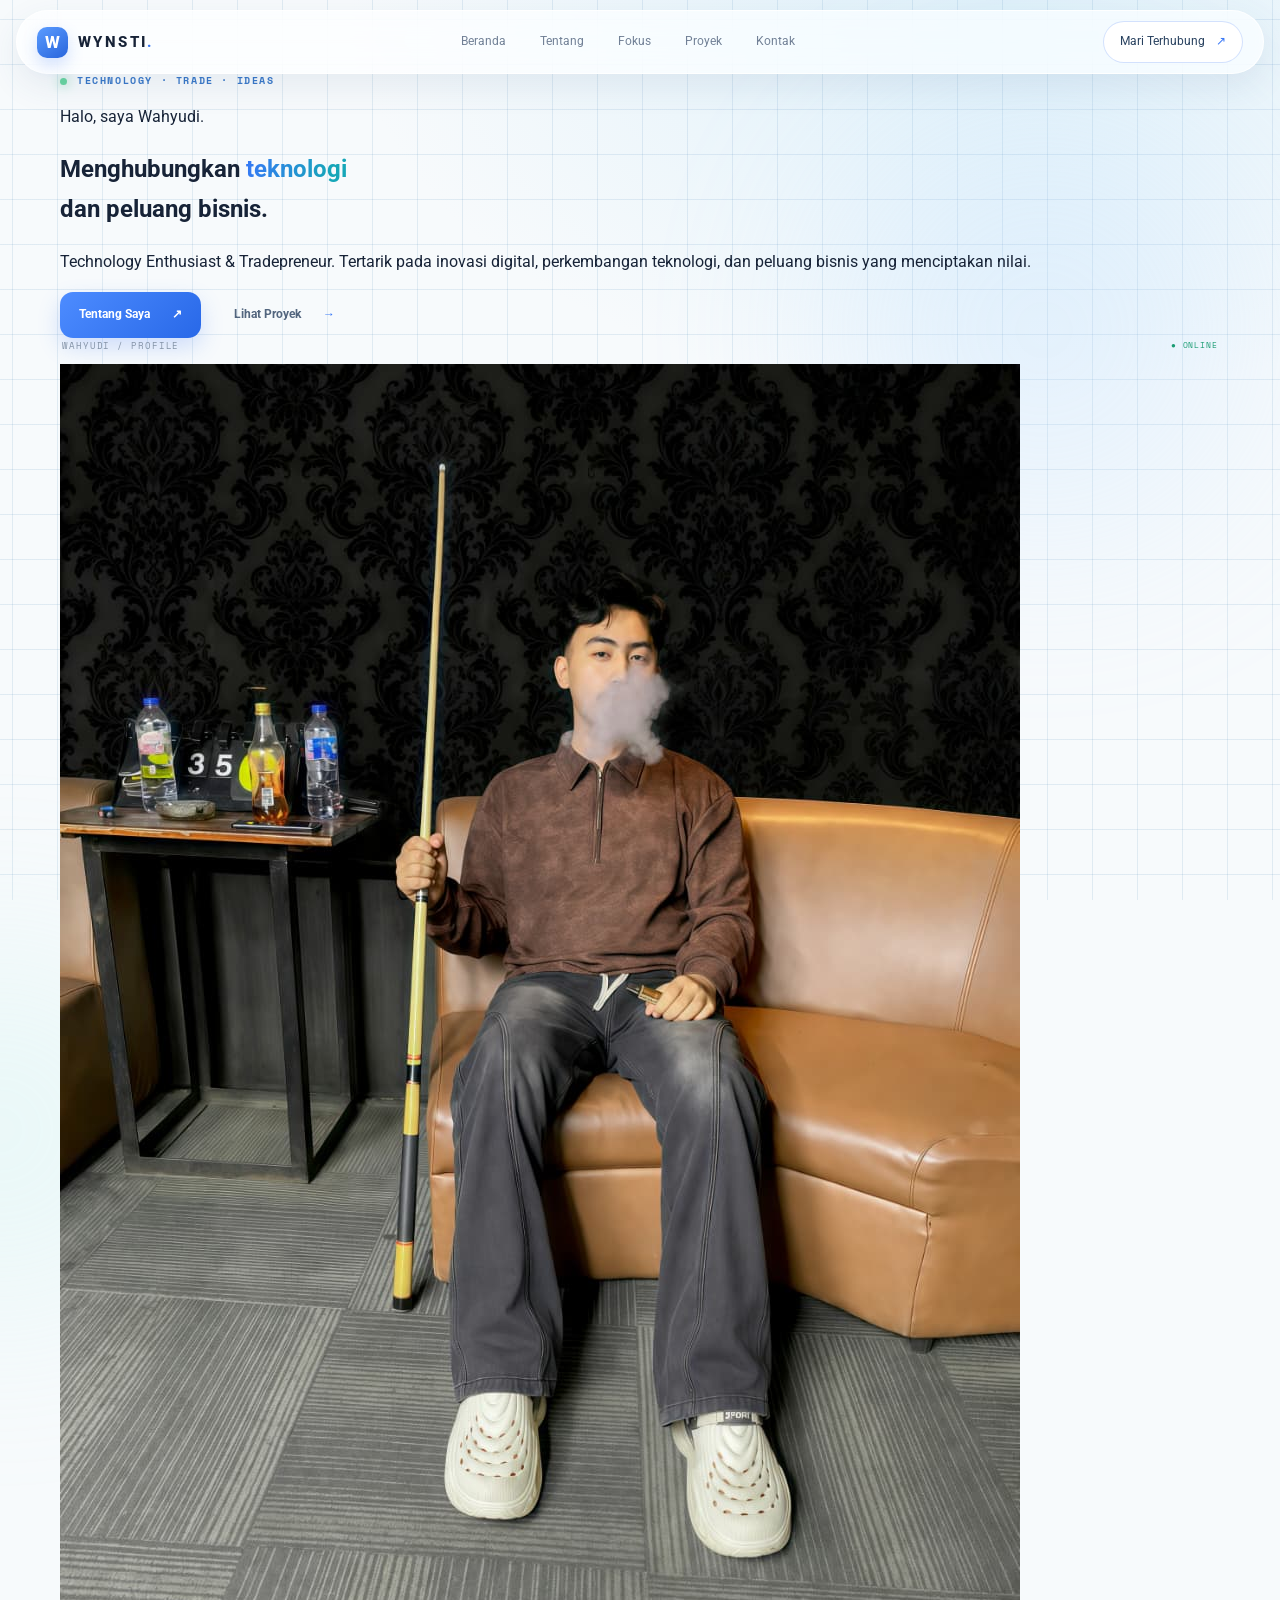
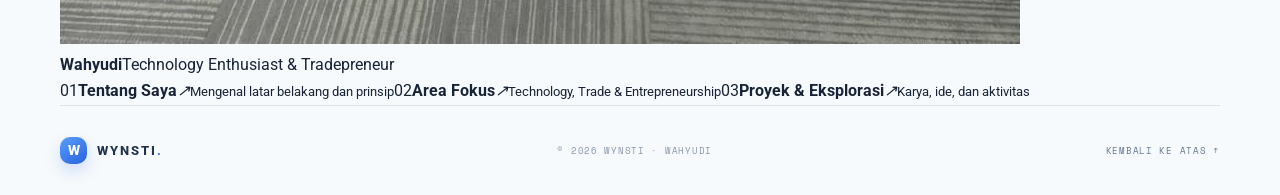
==== commit 68c4632b: "Simplify Wynsti homepage and prepare multipage navigation" ====
--- a/index.html
+++ b/index.html
@@ -1,103 +1,21 @@
 <!doctype html>
-<html lang="id">
-<head>
-  <meta charset="utf-8">
-  <meta name="viewport" content="width=device-width, initial-scale=1">
-  <meta name="theme-color" content="#f7f9fc">
-  <meta name="description" content="Wynsti — Wahyudi, Technology Enthusiast & Tradepreneur. Menjelajahi teknologi, membangun peluang, dan menciptakan nilai bisnis.">
-  <title>Wynsti — Wahyudi | Technology Enthusiast & Tradepreneur</title>
-  <link rel="preconnect" href="https://fonts.googleapis.com">
-  <link rel="preconnect" href="https://fonts.gstatic.com" crossorigin>
-  <link href="https://fonts.googleapis.com/css2?family=Roboto:wght@400;500;600;700;800&family=Space+Mono:wght@400;700&display=swap" rel="stylesheet">
-  <link rel="stylesheet" href="styles.css">
-  <script src="script.js" defer></script>
-</head>
-<body>
-  <div class="ambient ambient-one" aria-hidden="true"></div>
-  <div class="ambient ambient-two" aria-hidden="true"></div>
-  <header class="site-header">
-    <a class="brand" href="#home" aria-label="Wynsti beranda"><span class="brand-mark">W</span><span>WYNSTI<span class="brand-dot">.</span></span></a>
-    <button class="menu-toggle" type="button" aria-label="Buka navigasi" aria-expanded="false"><span></span><span></span></button>
-    <nav class="main-nav" aria-label="Navigasi utama">
-      <a class="nav-link active" href="#home">Beranda</a>
-      <a class="nav-link" href="#tentang">Tentang</a>
-      <a class="nav-link" href="#minat">Fokus</a>
-      <a class="nav-link" href="#proyek">Proyek</a>
-      <a class="nav-link" href="#kontak">Kontak</a>
-    </nav>
-    <a class="header-cta" href="#kontak">Mari Terhubung <span aria-hidden="true">↗</span></a>
-  </header>
-
-  <main>
-    <section class="hero section-shell" id="home">
-      <div class="hero-copy">
-        <div class="eyebrow"><span class="status-dot"></span> RUANG DIGITAL WAHYUDI</div>
-        <p class="hero-kicker">Halo, saya Wahyudi.</p>
-        <h1>Menghubungkan <span class="gradient-text">teknologi</span><br>dan peluang bisnis.</h1>
-        <p class="hero-description">Technology Enthusiast &amp; Tradepreneur yang tertarik pada inovasi digital, perkembangan teknologi, perdagangan, dan peluang untuk menciptakan nilai.</p>
-        <div class="hero-actions">
-          <a class="button button-primary" href="#tentang">Kenali Saya <span aria-hidden="true">↗</span></a>
-          <a class="button button-quiet" href="#proyek">Jelajahi Proyek <span aria-hidden="true">→</span></a>
-        </div>
-        <div class="hero-meta"><span class="meta-line"></span><span>TEKNOLOGI · INOVASI · BISNIS</span></div>
-      </div>
-      <div class="hero-visual">
-        <div class="orbit orbit-a"></div><div class="orbit orbit-b"></div>
-        <div class="portrait-card">
-          <div class="portrait-top"><span>PROFILE / 001</span><span class="live-indicator">● ONLINE SPACE</span></div>
-          <div class="portrait-frame">
-            <img src="assets/wahyudi-profile.jpg" alt="Foto profil Wahyudi" fetchpriority="high" decoding="async" onerror="this.style.display='none'; this.nextElementSibling.hidden=false">
-            <div class="portrait-fallback" hidden><span>W</span><small>FOTO WAHYUDI</small><small class="upload-note">Foto profil belum tersedia</small></div>
-          </div>
-          <div class="portrait-caption"><div><strong>Wahyudi</strong><span>Technology Enthusiast &amp; Tradepreneur</span></div></div>
-        </div>
-        <div class="float-chip chip-tech"><span class="chip-icon">⌘</span><span><small>INTEREST</small><b>Technology</b></span></div>
-        <div class="float-chip chip-trade"><span class="chip-icon">↗</span><span><small>MINDSET</small><b>Tradepreneur</b></span></div>
-        <div class="visual-coordinate">00° / IDEAS IN MOTION</div>
-      </div>
-    </section>
-
-    <section class="ticker" aria-label="Bidang ketertarikan"><div class="ticker-track"><span>TECHNOLOGY</span><i>✳</i><span>INNOVATION</span><i>✳</i><span>TRADE</span><i>✳</i><span>ENTREPRENEURSHIP</span><i>✳</i><span>DIGITAL FUTURE</span><i>✳</i><span>TECHNOLOGY</span><i>✳</i><span>INNOVATION</span><i>✳</i><span>TRADE</span><i>✳</i><span>ENTREPRENEURSHIP</span><i>✳</i></div></section>
-
-    <section class="content-section section-shell about-section" id="tentang">
-      <div class="section-heading"><div class="eyebrow">01 / TENTANG SAYA</div><h2>Selalu ingin tahu.<br><span class="muted-heading">Selalu ingin berkembang.</span></h2></div>
-      <div class="about-content"><p class="lead">Saya percaya teknologi bukan hanya tentang perangkat atau sistem, tetapi juga tentang bagaimana ide dapat menjadi solusi dan membuka kesempatan baru.</p><p>Sebagai seorang Technology Enthusiast &amp; Tradepreneur, saya menikmati proses mempelajari hal baru, melihat potensi, memahami kebutuhan, dan mengeksplorasi cara membangun sesuatu yang bermanfaat.</p><div class="about-note"><span class="note-symbol">↳</span><span>Terbuka terhadap ide, kolaborasi, dan peluang yang membawa dampak positif.</span></div></div>
-    </section>
-
-    <section class="content-section section-shell focus-section" id="minat">
-      <div class="section-heading"><div class="eyebrow">02 / AREA EKSPLORASI</div><h2>Hal yang saya<br><span class="muted-heading">ikuti dan kembangkan.</span></h2></div>
-      <div class="focus-grid">
-        <article class="focus-card focus-card-main"><div class="card-top"><span class="card-number">01</span><span class="card-icon">⌘</span></div><div><h3>Teknologi</h3><p>Mengikuti perkembangan teknologi, perangkat lunak, kecerdasan buatan, dan solusi digital yang dapat menjawab kebutuhan nyata.</p><a href="#kontak" class="text-link">Diskusikan teknologi <span>↗</span></a></div><div class="card-watermark">TECH</div></article>
-        <article class="focus-card"><div class="card-top"><span class="card-number">02</span><span class="card-icon">↗</span></div><div><h3>Perdagangan</h3><p>Melihat dinamika pasar, peluang produk, hubungan bisnis, dan pertukaran nilai.</p><a href="#kontak" class="text-link">Bahas peluang <span>↗</span></a></div><div class="card-watermark">TRADE</div></article>
-        <article class="focus-card"><div class="card-top"><span class="card-number">03</span><span class="card-icon">✳</span></div><div><h3>Entrepreneurship</h3><p>Mengeksplorasi ide, membangun inisiatif, dan mengembangkan pola pikir kewirausahaan.</p><a href="#kontak" class="text-link">Mulai kolaborasi <span>↗</span></a></div><div class="card-watermark">IDEAS</div></article>
-      </div>
-    </section>
-
-    <section class="quote-section section-shell"><div class="quote-mark">“</div><blockquote>Ide menjadi berarti ketika <span>diwujudkan</span> menjadi sesuatu yang bermanfaat.</blockquote><div class="quote-footer"><span>PRINSIP YANG SAYA PEGANG</span><span class="quote-line"></span></div></section>
-
-    <section class="content-section section-shell projects-section" id="proyek">
-      <div class="section-heading"><div class="eyebrow">03 / KARYA &amp; AKTIVITAS</div><h2>Ruang untuk<br><span class="muted-heading">ide dan kemungkinan.</span></h2></div>
-      <div class="portfolio-intro"><p>Kumpulan ruang eksplorasi, ide, dan karya yang terus berkembang. Setiap kartu mewakili bidang yang sedang dipelajari dan dibangun.</p><span class="portfolio-count">SELECTED WORKS <b>01 — 03</b></span></div>
-      <div class="portfolio-grid">
-        <article class="portfolio-card portfolio-card-web">
-          <div class="portfolio-visual visual-web"><div class="floating-window window-back"><span></span><span></span><span></span><i></i></div><div class="floating-window window-front"><div class="window-bar"><b>WYNSTI / DIGITAL</b><span>•••</span></div><div class="window-content"><div class="window-copy"><i></i><i></i><i></i></div><div class="window-orb"></div></div><div class="window-footer"><span></span><span></span></div></div><span class="visual-sticker sticker-web">WEB<br>DESIGN</span></div>
-          <div class="portfolio-card-body"><div class="portfolio-card-meta"><span>01 / DIGITAL</span><span class="portfolio-tag">WEB EXPERIENCE</span></div><h3>Website &amp; Digital Platform</h3><p>Eksplorasi antarmuka website yang bersih, responsif, dan mudah digunakan untuk menghadirkan pengalaman digital yang lebih baik.</p><a class="portfolio-link" href="#kontak">Diskusikan ide <span>↗</span></a></div>
-        </article>
-        <article class="portfolio-card portfolio-card-ai">
-          <div class="portfolio-visual visual-ai"><div class="ai-orbit orbit-one"></div><div class="ai-orbit orbit-two"></div><div class="ai-core">AI</div><div class="ai-node node-one">✳</div><div class="ai-node node-two">⌘</div><div class="ai-node node-three">↗</div><span class="visual-sticker sticker-ai">IDEAS<br>IN MOTION</span></div>
-          <div class="portfolio-card-body"><div class="portfolio-card-meta"><span>02 / TECHNOLOGY</span><span class="portfolio-tag">AI &amp; AUTOMATION</span></div><h3>AI &amp; Smart Solutions</h3><p>Mempelajari pemanfaatan kecerdasan buatan dan automasi untuk menyederhanakan proses serta membuka kemungkinan baru.</p><a class="portfolio-link" href="#kontak">Diskusikan ide <span>↗</span></a></div>
-        </article>
-        <article class="portfolio-card portfolio-card-trade">
-          <div class="portfolio-visual visual-trade"><div class="trade-card trade-back"><span>OPPORTUNITY</span><b>↗</b></div><div class="trade-card trade-front"><small>VALUE IN MOTION</small><strong>IDEA<span>→</span>VALUE</strong><i></i><div class="trade-bars"><b></b><b></b><b></b><b></b><b></b></div></div><span class="visual-sticker sticker-trade">TRADE<br>&amp; GROW</span></div>
-          <div class="portfolio-card-body"><div class="portfolio-card-meta"><span>03 / BUSINESS</span><span class="portfolio-tag">TRADE &amp; VENTURE</span></div><h3>Business &amp; Trade Exploration</h3><p>Eksplorasi peluang perdagangan, pengembangan usaha, dan cara menciptakan nilai melalui kolaborasi.</p><a class="portfolio-link" href="#kontak">Diskusikan peluang <span>↗</span></a></div>
-        </article>
-      </div>
-      <div class="portfolio-footnote"><span class="footnote-dot"></span> Portofolio ini akan terus diperbarui seiring berkembangnya proyek dan pengalaman.</div>
-    </section>
-
-    <section class="contact-section section-shell" id="kontak"><div class="contact-panel"><div><div class="eyebrow">04 / HUBUNGI SAYA</div><h2>Punya ide atau<br><span class="gradient-text">peluang menarik?</span></h2><p>Saya terbuka untuk bertukar gagasan, berdiskusi, dan menjajaki kolaborasi.</p></div><a class="button button-primary contact-button" href="mailto:hello@wynsti.com?subject=Salam%20dan%20Kolaborasi">Mulai Percakapan <span>↗</span></a><div class="contact-decoration">LET'S<br>CONNECT.</div></div></section>
-  </main>
-
-  <footer class="site-footer section-shell"><a class="brand" href="#home"><span class="brand-mark">W</span><span>WYNSTI<span class="brand-dot">.</span></span></a><span>© <span id="year"></span> WYNSTI · WAHYUDI</span><a href="#home" class="back-top">KEMBALI KE ATAS ↑</a></footer>
-</body>
-</html>+<html lang="id"><head><meta charset="utf-8"><meta name="viewport" content="width=device-width, initial-scale=1"><meta name="theme-color" content="#f7f9fc"><meta name="description" content="Wynsti adalah ruang digital Wahyudi, Technology Enthusiast & Tradepreneur."><title>Wahyudi — Technology Enthusiast & Tradepreneur | Wynsti</title><link rel="preconnect" href="https://fonts.googleapis.com"><link rel="preconnect" href="https://fonts.gstatic.com" crossorigin><link href="https://fonts.googleapis.com/css2?family=Roboto:wght@400;500;600;700;800&family=Space+Mono:wght@400;700&display=swap" rel="stylesheet"><link rel="stylesheet" href="styles.css"><script src="script.js" defer></script></head><body id="top"><div class="ambient ambient-one" aria-hidden="true"></div><div class="ambient ambient-two" aria-hidden="true"></div><header class="site-header">
+  <a class="brand" href="index.html" aria-label="Wynsti beranda"><span class="brand-mark">W</span><span>WYNSTI<span class="brand-dot">.</span></span></a>
+  <button class="menu-toggle" type="button" aria-label="Buka navigasi" aria-expanded="false"><span></span><span></span></button>
+  <nav class="main-nav" aria-label="Navigasi utama">
+    <a class="nav-link" href="index.html">Beranda</a><a class="nav-link" href="about.html">Tentang</a><a class="nav-link" href="focus.html">Fokus</a><a class="nav-link" href="projects.html">Proyek</a><a class="nav-link" href="contact.html">Kontak</a>
+  </nav>
+  <a class="header-cta" href="contact.html">Mari Terhubung <span aria-hidden="true">↗</span></a>
+</header><main>
+<section class="home-hero section-shell">
+ <div class="home-copy">
+  <div class="eyebrow"><span class="status-dot"></span> TECHNOLOGY · TRADE · IDEAS</div>
+  <p class="home-kicker">Halo, saya Wahyudi.</p>
+  <h1>Menghubungkan <span class="gradient-text">teknologi</span><br>dan peluang bisnis.</h1>
+  <p class="home-description">Technology Enthusiast &amp; Tradepreneur. Tertarik pada inovasi digital, perkembangan teknologi, dan peluang bisnis yang menciptakan nilai.</p>
+  <div class="hero-actions"><a class="button button-primary" href="about.html">Tentang Saya <span>↗</span></a><a class="button button-quiet" href="projects.html">Lihat Proyek <span>→</span></a></div>
+ </div>
+ <div class="home-portrait-wrap"><div class="home-portrait-card"><div class="portrait-top"><span>WAHYUDI / PROFILE</span><span class="live-indicator">● ONLINE</span></div><div class="home-portrait-frame"><img src="assets/wahyudi-profile.jpg" alt="Foto profil Wahyudi" fetchpriority="high" decoding="async" onerror="this.style.display='none';this.nextElementSibling.hidden=false"><div class="portrait-fallback" hidden><span>W</span><small>WAHYUDI</small></div></div><div class="home-portrait-caption"><strong>Wahyudi</strong><span>Technology Enthusiast &amp; Tradepreneur</span></div></div></div>
+</section>
+<section class="home-links section-shell"><a href="about.html"><span>01</span><b>Tentang Saya</b><i>↗</i><small>Mengenal latar belakang dan prinsip</small></a><a href="focus.html"><span>02</span><b>Area Fokus</b><i>↗</i><small>Technology, Trade &amp; Entrepreneurship</small></a><a href="projects.html"><span>03</span><b>Proyek &amp; Eksplorasi</b><i>↗</i><small>Karya, ide, dan aktivitas</small></a></section>
+</main><footer class="site-footer section-shell"><a class="brand" href="index.html"><span class="brand-mark">W</span><span>WYNSTI<span class="brand-dot">.</span></span></a><span>© <span id="year"></span> WYNSTI · WAHYUDI</span><a href="#top" class="back-top">KEMBALI KE ATAS ↑</a></footer></body></html>
--- a/styles.css
+++ b/styles.css
@@ -243,7 +243,7 @@
   .site-header.at-home{border-radius:18px}
 }
 
-/* Full capsule navbar geometry — retain the existing Wynnsti palette */
+/* Full capsule navbar geometry — retain the existing Wynsti palette */
 .site-header{
   width:calc(100% - 32px);
   max-width:1320px;
@@ -274,3 +274,162 @@
   .site-header.at-home{border-radius:999px}
   .site-header:not(.at-home){border-radius:999px}
 }
+
+/* Mobile hero: keep the portrait card to the right instead of centered below */
+@media(max-width:680px){
+  .hero{
+    display:grid;
+    grid-template-columns:minmax(0,1fr);
+    gap:18px;
+    padding-top:58px;
+    padding-bottom:38px;
+  }
+  .hero-copy{min-width:0}
+  .hero-visual{
+    width:100%;
+    height:330px;
+    margin:0;
+    display:flex;
+    align-items:center;
+    justify-content:flex-end;
+    padding:0 8px 0 0;
+  }
+  .portrait-card{
+    width:clamp(190px,58vw,235px);
+    height:310px;
+    padding:11px;
+    margin-right:2px;
+    transform:rotate(1deg);
+  }
+  .portrait-top{font-size:7px;padding-bottom:9px}
+  .portrait-frame{height:218px;border-radius:12px}
+  .portrait-caption{padding-top:10px}
+  .portrait-caption strong{font-size:12px}
+  .portrait-caption div span{font-size:8px}
+  .orbit-a{width:260px;height:175px;right:0}
+  .orbit-b{width:290px;height:205px;right:-8px}
+  .chip-tech{left:0;top:42px}
+  .chip-trade{right:0;bottom:34px}
+  .float-chip{transform:scale(.88);transform-origin:center}
+  .visual-coordinate{right:4px;bottom:0;font-size:7px}
+}
+@media(max-width:390px){
+  .hero-visual{height:305px}
+  .portrait-card{width:190px;height:290px}
+  .portrait-frame{height:198px}
+  .chip-tech{left:-5px}
+  .chip-trade{right:-4px}
+}
+
+/* Mobile hero composition: copy on the left, portrait card on the right */
+@media(max-width:680px){
+  .hero{
+    width:calc(100% - 32px);
+    min-height:0;
+    padding:62px 0 42px;
+    display:grid;
+    grid-template-columns:minmax(0,1.08fr) minmax(132px,.82fr);
+    align-items:center;
+    gap:8px;
+  }
+  .hero-copy{order:1;min-width:0}
+  .hero-visual{
+    order:2;
+    width:100%;
+    height:290px;
+    min-width:0;
+    margin:0;
+    padding:0;
+    display:flex;
+    align-items:center;
+    justify-content:center;
+  }
+  .hero .eyebrow{font-size:7px;letter-spacing:.09em;gap:6px}
+  .hero .status-dot{width:5px;height:5px;flex:0 0 5px}
+  .hero-kicker{font-size:12px;line-height:1.4;margin:17px 0 5px}
+  .hero h1{
+    font-size:clamp(27px,7.4vw,34px);
+    line-height:1.05;
+    letter-spacing:-.065em;
+    overflow-wrap:normal;
+  }
+  .hero h1 br{display:none}
+  .hero-description{font-size:10px;line-height:1.6;margin:13px 0 15px}
+  .hero-actions{gap:8px;align-items:flex-start;flex-direction:column}
+  .hero-actions .button{font-size:9px;padding:10px 12px;gap:10px;border-radius:10px}
+  .hero-meta{font-size:7px;letter-spacing:.06em;gap:7px;margin-top:22px}
+  .meta-line{width:17px;flex:0 0 17px}
+  .portrait-card{
+    width:100%;
+    max-width:190px;
+    height:258px;
+    padding:8px;
+    margin:0;
+    border-radius:16px;
+    transform:rotate(1deg);
+  }
+  .portrait-top{font-size:6px;letter-spacing:.06em;padding:1px 1px 7px}
+  .live-indicator{font-size:6px}
+  .portrait-frame{height:183px;border-radius:10px}
+  .portrait-caption{padding:8px 2px 0}
+  .portrait-caption strong{font-size:10px}
+  .portrait-caption div span{font-size:6px;line-height:1.35}
+  .float-chip{gap:6px;padding:7px 8px;transform:scale(.72);transform-origin:center}
+  .chip-tech{left:-38px;top:54px}
+  .chip-trade{right:-36px;bottom:43px}
+  .chip-icon{width:23px;height:23px;font-size:13px;border-radius:7px}
+  .float-chip small{font-size:6px}
+  .float-chip b{font-size:8px}
+  .orbit-a{width:190px;height:145px}
+  .orbit-b{width:210px;height:165px}
+  .visual-coordinate{right:-3px;bottom:1px;font-size:5px;letter-spacing:.06em}
+}
+@media(max-width:390px){
+  .hero{grid-template-columns:minmax(0,1fr) minmax(122px,.76fr);gap:6px;width:calc(100% - 28px)}
+  .hero h1{font-size:clamp(25px,7.1vw,29px)}
+  .hero-description{font-size:9px}
+  .hero-visual{height:270px}
+  .portrait-card{height:240px;padding:7px}
+  .portrait-frame{height:168px}
+  .chip-tech{left:-42px}
+  .chip-trade{right:-40px}
+}
+
+/* Mobile CTA buttons: horizontal pair matching the supplied reference */
+@media(max-width:680px){
+  .hero-actions{
+    display:flex;
+    flex-direction:row;
+    align-items:center;
+    justify-content:flex-start;
+    flex-wrap:nowrap;
+    gap:14px;
+    width:100%;
+  }
+  .hero-actions .button{
+    display:inline-flex;
+    flex:0 0 auto;
+    min-height:44px;
+    padding:12px 16px;
+    border-radius:13px;
+    font-size:10px;
+    line-height:1;
+    white-space:nowrap;
+    gap:14px;
+  }
+  .hero-actions .button-primary{
+    min-width:126px;
+    justify-content:space-between;
+    box-shadow:0 9px 20px rgba(57,120,246,.22);
+  }
+  .hero-actions .button-quiet{
+    padding-left:2px;
+    padding-right:2px;
+    gap:12px;
+  }
+}
+@media(max-width:390px){
+  .hero-actions{gap:10px}
+  .hero-actions .button{padding:11px 13px;font-size:9px}
+  .hero-actions .button-primary{min-width:116px}
+}
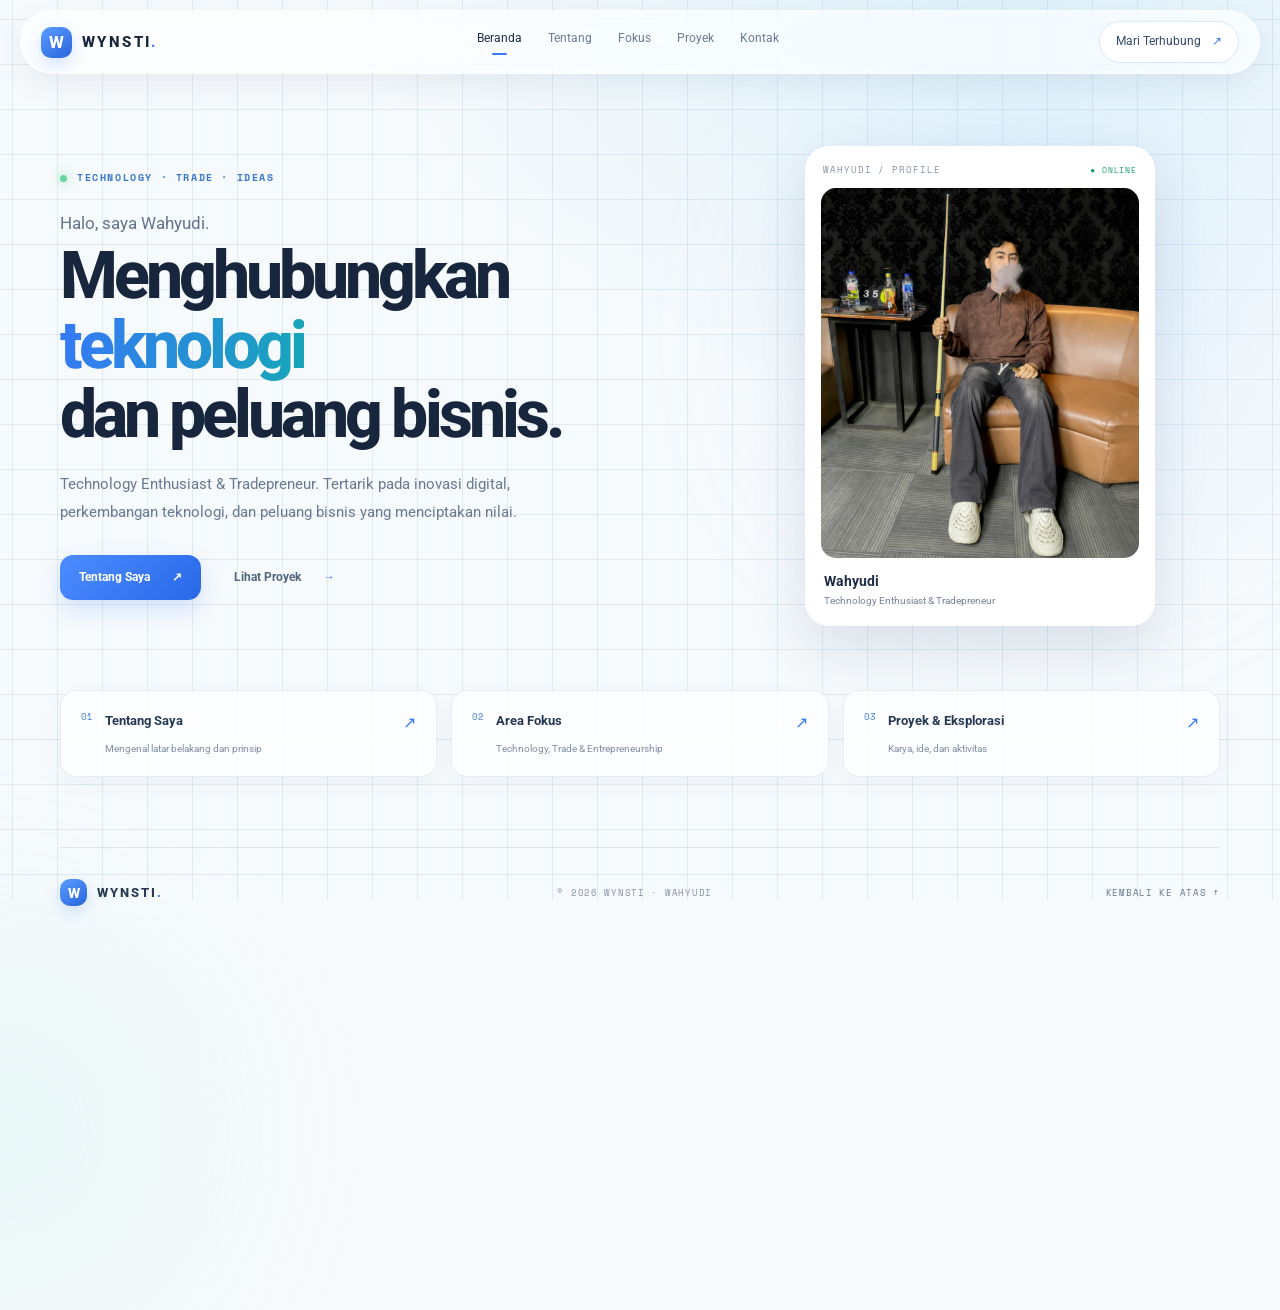
==== commit 7f747662: "Link navbar Mari Terhubung to WhatsApp" ====
--- a/index.html
+++ b/index.html
@@ -5,7 +5,7 @@
   <nav class="main-nav" aria-label="Navigasi utama">
     <a class="nav-link" href="index.html">Beranda</a><a class="nav-link" href="about.html">Tentang</a><a class="nav-link" href="focus.html">Fokus</a><a class="nav-link" href="projects.html">Proyek</a><a class="nav-link" href="contact.html">Kontak</a>
   </nav>
-  <a class="header-cta" href="contact.html">Mari Terhubung <span aria-hidden="true">↗</span></a>
+  <a class="header-cta" href="https://wa.me/6282386252062?text=Halo%20Wahyudi%2C%20saya%20ingin%20menghubungi%20Anda.">Mari Terhubung <span aria-hidden="true">↗</span></a>
 </header><main>
 <section class="home-hero section-shell">
  <div class="home-copy">
--- a/styles.css
+++ b/styles.css
@@ -433,3 +433,93 @@
   .hero-actions .button{padding:11px 13px;font-size:9px}
   .hero-actions .button-primary{min-width:116px}
 }
+
+/* Simple professional multi-page layout */
+body{color:#18263b}
+.site-header{position:sticky;top:10px;height:62px;width:min(1240px,calc(100% - 32px));margin:10px auto 0;padding:0 20px;border:1px solid rgba(255,255,255,.8);border-radius:999px;background:rgba(255,255,255,.74);box-shadow:0 10px 28px rgba(42,74,112,.08);backdrop-filter:blur(18px) saturate(150%);-webkit-backdrop-filter:blur(18px) saturate(150%)}
+.brand-mark{background:linear-gradient(145deg,#5b9cff,#2865dc);box-shadow:0 6px 16px rgba(57,120,246,.2);color:#fff}
+.brand-dot,.header-cta span{color:#3978f6}.main-nav{gap:26px}.nav-link{color:#6b7a90}.nav-link:hover,.nav-link.active{color:#1d2d45}.nav-link.active:after{background:#3978f6}.header-cta{background:#fff;color:#334966;border-color:rgba(57,120,246,.18)}
+.menu-toggle{border-color:rgba(57,120,246,.16);background:#fff}.menu-toggle span{background:#334966}
+.home-hero{min-height:590px;padding:72px 0 64px;display:grid;grid-template-columns:1.12fr .88fr;align-items:center;gap:70px}
+.home-copy{max-width:650px}.home-kicker{margin:24px 0 4px;color:#62738b;font-size:17px}.home-copy h1{margin:0;color:#17263d;font-size:clamp(44px,5.2vw,66px);line-height:1.05;letter-spacing:-.06em;font-weight:800}.home-copy .gradient-text,.page-hero .gradient-text{background:linear-gradient(100deg,#3678f6,#16a6b8);-webkit-background-clip:text;background-clip:text;color:transparent}
+.home-description{max-width:550px;color:#697990;font-size:15px;line-height:1.85;margin:22px 0 28px}.home-hero .button-primary,.contact-page-panel .button-primary{background:linear-gradient(135deg,#4d8cff,#2868e8);box-shadow:0 9px 22px rgba(57,120,246,.2)}
+.home-hero .button-quiet{color:#52657e}.home-hero .button-quiet span{color:#3978f6}
+.home-portrait-wrap{display:flex;justify-content:center;position:relative}
+.home-portrait-card{width:min(100%,350px);padding:15px;border:1px solid rgba(255,255,255,.95);border-radius:24px;background:#fff;box-shadow:0 22px 55px rgba(43,72,112,.14)}
+.home-portrait-frame{height:370px;border-radius:15px;overflow:hidden;background:#e8f0fa}
+.home-portrait-frame img{width:100%;height:100%;object-fit:cover;object-position:center}
+.home-portrait-caption{display:flex;flex-direction:column;padding:12px 3px 0}.home-portrait-caption strong{font-size:14px;color:#1d2e46}.home-portrait-caption span{font-size:10px;color:#77869a}
+.home-links{display:grid;grid-template-columns:repeat(3,1fr);gap:14px;padding-bottom:70px}
+.home-links a{position:relative;display:grid;grid-template-columns:auto 1fr auto;gap:5px 12px;padding:19px 20px;border:1px solid rgba(45,83,132,.1);border-radius:16px;background:rgba(255,255,255,.78);box-shadow:0 8px 22px rgba(38,70,111,.045);transition:transform .25s,box-shadow .25s}
+.home-links a:hover{transform:translateY(-4px);box-shadow:0 14px 28px rgba(38,70,111,.09)}
+.home-links a>span{grid-row:span 2;color:#4382d4;font:9px "Space Mono",monospace}.home-links b{font-size:13px;color:#263a55}.home-links i{font-style:normal;color:#3978f6}.home-links small{grid-column:2/4;color:#8190a4;font-size:10px}
+.page-hero{padding:85px 0 48px}.page-hero h1{font-size:clamp(40px,6vw,62px);line-height:1.08;letter-spacing:-.055em;color:#18283f;margin:20px 0 14px}.page-hero>p{max-width:680px;color:#6b7b91;font-size:16px;line-height:1.85;margin:0}
+.page-layout{display:grid;grid-template-columns:1.3fr .7fr;gap:70px;padding:20px 0 110px}.page-main h2,.contact-page-panel h2{font-size:28px;line-height:1.2;letter-spacing:-.035em;color:#20334d;margin:0 0 20px}.page-main p,.contact-page-panel p{font-size:14px;line-height:1.9;color:#697990}
+.page-aside{align-self:start;padding:28px;border:1px solid rgba(57,120,246,.14);border-radius:20px;background:linear-gradient(145deg,#fff,#eff6ff);box-shadow:0 14px 35px rgba(40,75,120,.07)}.aside-label{font:9px "Space Mono",monospace;letter-spacing:.12em;color:#4784c8}.page-aside strong{display:block;margin-top:18px;font-size:22px;line-height:1.55;color:#263d5b}
+.simple-card-grid{display:grid;grid-template-columns:repeat(3,minmax(0,1fr));gap:18px;padding:8px 0 110px}
+.simple-info-card{min-height:270px;padding:25px;border:1px solid rgba(45,83,132,.11);border-radius:20px;background:rgba(255,255,255,.86);box-shadow:0 12px 30px rgba(38,70,111,.06);transition:transform .25s,box-shadow .25s}
+.simple-info-card:hover{transform:translateY(-6px);box-shadow:0 20px 38px rgba(38,70,111,.1)}
+.simple-info-card>span{font:9px "Space Mono",monospace;letter-spacing:.08em;color:#8292a7}.simple-card-icon{width:44px;height:44px;display:grid;place-items:center;margin:25px 0 18px;border-radius:13px;background:#edf4ff;color:#3978f6;font-size:22px}
+.simple-info-card h2{font-size:20px;letter-spacing:-.03em;color:#20344f;margin:0 0 10px}.simple-info-card p{font-size:12px;line-height:1.8;color:#718096;margin:0}.project-simple{min-height:300px}.project-simple small{display:inline-block;margin-top:22px;color:#3978c8;font:8px "Space Mono",monospace;letter-spacing:.1em}
+.contact-page-panel{display:flex;align-items:center;justify-content:space-between;gap:35px;margin-bottom:110px;padding:40px;border:1px solid rgba(57,120,246,.16);border-radius:22px;background:linear-gradient(120deg,#fff,#edf5ff);box-shadow:0 16px 40px rgba(39,76,130,.07)}
+.contact-page-panel h2{margin:12px 0 5px}.contact-page-panel p{margin:0}
+.site-footer{border-top:1px solid rgba(31,55,83,.1);color:#8492a5}
+.site-footer .brand{color:#263951}.site-footer .brand-mark{width:27px;height:27px}
+@media(max-width:760px){
+ .site-header{width:calc(100% - 24px);height:58px;padding:0 13px}
+ .main-nav{gap:15px}
+ .home-hero{width:calc(100% - 36px);min-height:0;padding:58px 0 35px;grid-template-columns:minmax(0,1fr) minmax(130px,.8fr);gap:12px}
+ .home-copy .eyebrow{font-size:7px;letter-spacing:.08em;gap:6px}.home-kicker{font-size:12px;margin:17px 0 5px}
+ .home-copy h1{font-size:clamp(27px,7.5vw,37px);line-height:1.06}.home-description{font-size:10px;line-height:1.65;margin:13px 0 16px}
+ .home-hero .hero-actions{flex-direction:row;flex-wrap:nowrap;gap:10px}.home-hero .hero-actions .button{min-height:42px;padding:11px 12px;font-size:9px;gap:9px;white-space:nowrap}.home-hero .hero-actions .button-primary{min-width:110px;justify-content:space-between}
+ .home-portrait-card{padding:8px;border-radius:16px}.home-portrait-frame{height:210px;border-radius:11px}.home-portrait-caption{padding-top:8px}.home-portrait-caption strong{font-size:10px}.home-portrait-caption span{font-size:7px;line-height:1.35}
+ .home-links{width:calc(100% - 36px);grid-template-columns:1fr;gap:10px;padding-bottom:45px}.home-links a{padding:15px 16px}
+ .page-hero{padding:65px 0 32px}.page-hero h1{font-size:39px}.page-hero>p{font-size:13px}
+ .page-layout{grid-template-columns:1fr;gap:22px;padding-bottom:65px}.page-main h2{font-size:24px}
+ .simple-card-grid{grid-template-columns:1fr;padding-bottom:65px;gap:13px}.simple-info-card,.project-simple{min-height:0;padding:22px}
+ .simple-card-icon{margin:17px 0 12px}
+ .contact-page-panel{margin-bottom:65px;padding:25px;align-items:flex-start;flex-direction:column}
+ .site-footer{width:calc(100% - 36px);gap:12px;flex-wrap:wrap;padding:20px 0}.site-footer>span{order:3;width:100%}
+}
+@media(max-width:390px){.home-hero{grid-template-columns:minmax(0,1fr) minmax(118px,.76fr);gap:8px}.home-copy h1{font-size:26px}.home-description{font-size:9px}.home-portrait-frame{height:190px}.home-hero .hero-actions{gap:7px}.home-hero .hero-actions .button{padding:10px 9px;font-size:8px}}
+
+/* Restore continuous floating motion across the new multi-page cards */
+@keyframes wynsti-card-float{
+  0%,100%{translate:0 0;rotate:0deg}
+  25%{translate:0 -7px;rotate:-.35deg}
+  50%{translate:0 -13px;rotate:.35deg}
+  75%{translate:0 -6px;rotate:-.2deg}
+}
+.home-portrait-card,
+.home-links a,
+.simple-info-card,
+.page-aside,
+.contact-page-panel{
+  animation:wynsti-card-float 4.6s ease-in-out infinite;
+  will-change:translate;
+}
+.home-links a:nth-child(2),
+.simple-info-card:nth-child(2){animation-delay:-1.5s}
+.home-links a:nth-child(3),
+.simple-info-card:nth-child(3){animation-delay:-3s}
+.page-aside{animation-delay:-2.2s}
+.contact-page-panel{animation-delay:-1.1s}
+.home-portrait-card:hover,
+.home-links a:hover,
+.simple-info-card:hover,
+.page-aside:hover,
+.contact-page-panel:hover{
+  animation-play-state:paused;
+  translate:0 -16px;
+}
+@media(max-width:760px){
+  .home-portrait-card,.home-links a,.simple-info-card,.page-aside,.contact-page-panel{
+    animation-duration:4.2s;
+  }
+  .home-links a:hover,.simple-info-card:hover{translate:0 -10px}
+}
+@media(prefers-reduced-motion:reduce){
+  .home-portrait-card,.home-links a,.simple-info-card,.page-aside,.contact-page-panel{
+    animation:none!important;translate:none!important;rotate:none!important;will-change:auto;
+  }
+}
